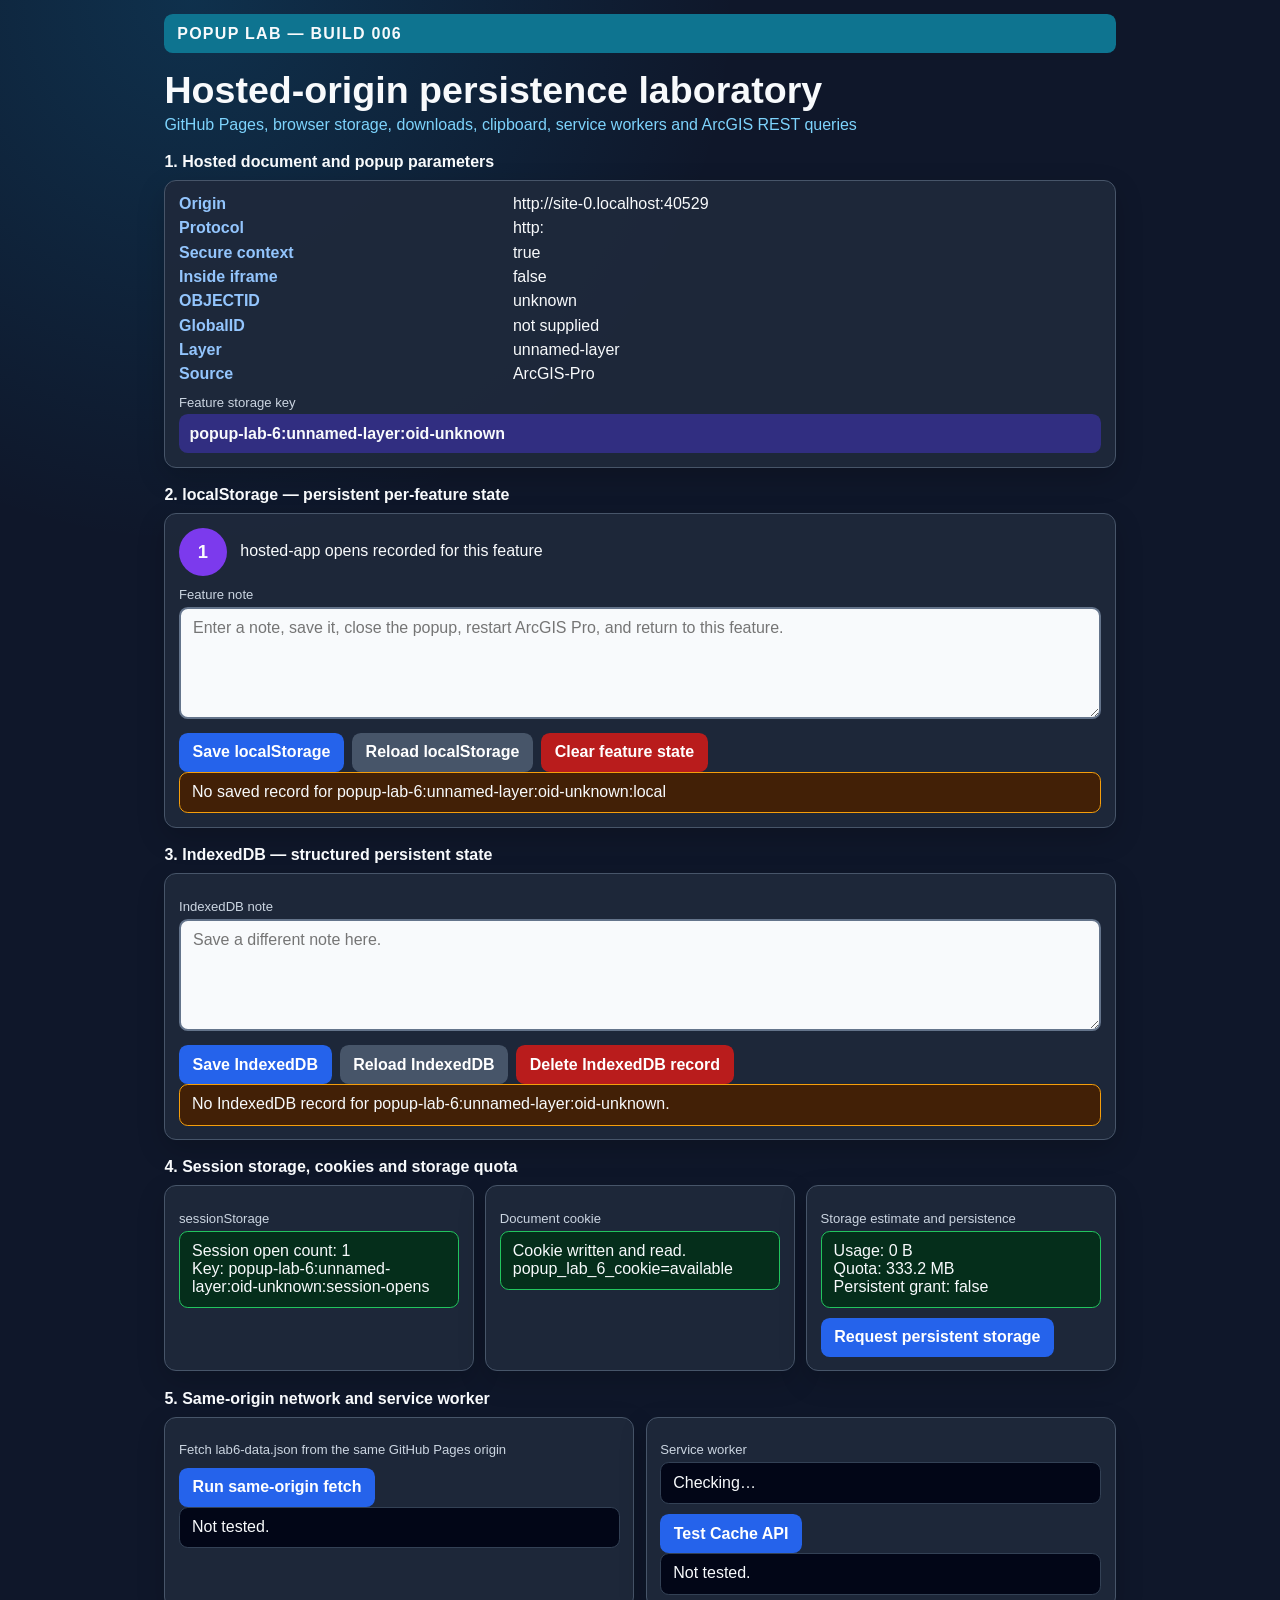
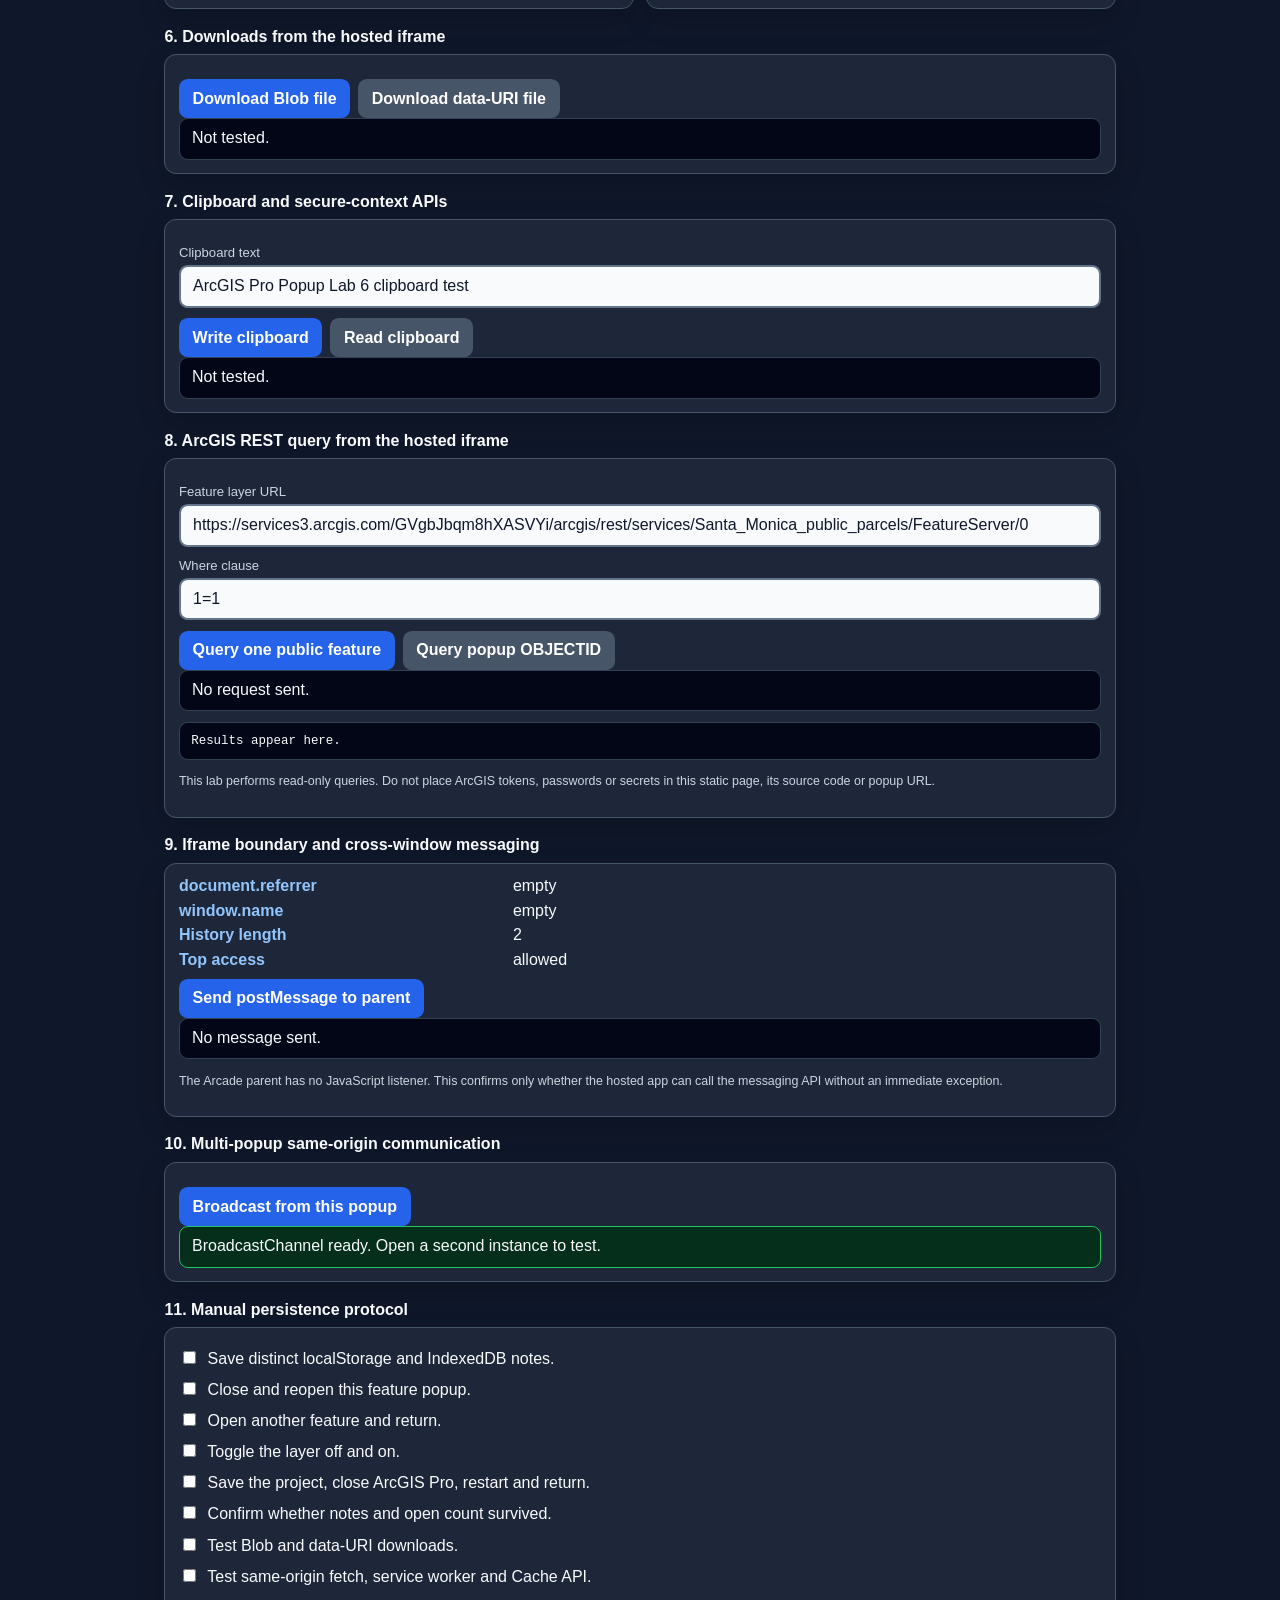
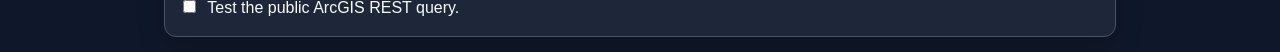
==== index.html @ 2c8b833a "Add files via upload" ====
<!doctype html>
<html lang="en">
<head>
  <meta charset="utf-8">
  <meta name="viewport" content="width=device-width, initial-scale=1">
  <meta name="color-scheme" content="dark light">
  <title>ArcGIS Pro Popup Lab 6</title>
  <style>
    :root {
      font-family: Arial, Helvetica, sans-serif;
      color: #f8fafc;
      background: #0f172a;
      font-synthesis: none;
    }

    * { box-sizing: border-box; }

    body {
      margin: 0;
      min-width: 280px;
      background:
        radial-gradient(circle at 15% 0%, rgba(14, 165, 233, .18), transparent 34rem),
        #0f172a;
    }

    button, input, textarea, select { font: inherit; }

    button {
      padding: .65rem .85rem;
      border: 0;
      border-radius: .55rem;
      background: #2563eb;
      color: #fff;
      font-weight: 700;
      cursor: pointer;
    }

    button:hover { filter: brightness(1.12); }
    button.secondary { background: #475569; }
    button.danger { background: #b91c1c; }

    input, textarea, select {
      width: 100%;
      padding: .65rem .75rem;
      border: 2px solid #64748b;
      border-radius: .55rem;
      background: #f8fafc;
      color: #0f172a;
    }

    textarea { min-height: 7rem; resize: vertical; }

    code, pre { font-family: Consolas, "Courier New", monospace; }

    .app {
      width: min(100%, 980px);
      margin: 0 auto;
      padding: .9rem;
    }

    .build {
      padding: .65rem .8rem;
      border-radius: .55rem;
      background: #0e7490;
      font-weight: 800;
      letter-spacing: .08em;
    }

    h1 { margin: 1rem 0 .25rem; font-size: clamp(1.65rem, 5vw, 2.35rem); }
    .subtitle { margin: 0 0 1.2rem; color: #7dd3fc; }

    .section { margin-top: 1.15rem; }
    .section > h2 { margin: 0 0 .55rem; font-size: 1rem; }

    .panel {
      padding: .85rem;
      border: 1px solid #475569;
      border-radius: .75rem;
      background: rgba(30, 41, 59, .94);
      box-shadow: 0 10px 28px rgba(0, 0, 0, .18);
    }

    .grid {
      display: grid;
      grid-template-columns: repeat(auto-fit, minmax(210px, 1fr));
      gap: .7rem;
    }

    .status {
      min-height: 2.6rem;
      padding: .65rem .75rem;
      border-radius: .55rem;
      background: #020617;
      border: 1px solid #334155;
      white-space: pre-wrap;
      overflow-wrap: anywhere;
    }

    .status.good { border-color: #22c55e; background: #052e1b; }
    .status.warn { border-color: #f59e0b; background: #422006; }
    .status.bad { border-color: #ef4444; background: #450a0a; }

    .label { margin: .7rem 0 .3rem; font-size: .82rem; color: #cbd5e1; }
    .actions { display: flex; flex-wrap: wrap; gap: .5rem; margin-top: .65rem; }

    .kv {
      display: grid;
      grid-template-columns: minmax(8rem, 35%) 1fr;
      gap: .4rem .7rem;
      margin: 0;
    }

    .kv dt { color: #93c5fd; font-weight: 700; }
    .kv dd { margin: 0; overflow-wrap: anywhere; }

    .feature-key {
      padding: .65rem;
      border-radius: .55rem;
      background: #312e81;
      overflow-wrap: anywhere;
      font-weight: 700;
    }

    .counter {
      display: inline-grid;
      place-items: center;
      min-width: 3rem;
      min-height: 3rem;
      margin-right: .55rem;
      border-radius: 999px;
      background: #7c3aed;
      font-size: 1.15rem;
      font-weight: 800;
      vertical-align: middle;
    }

    .result-json {
      max-height: 16rem;
      overflow: auto;
      margin: .65rem 0 0;
      padding: .7rem;
      border-radius: .55rem;
      background: #020617;
      border: 1px solid #334155;
      white-space: pre-wrap;
      overflow-wrap: anywhere;
      font-size: .78rem;
    }

    .checklist label {
      display: block;
      padding: .35rem 0;
    }

    .checklist input { width: auto; margin-right: .45rem; }

    .small { font-size: .78rem; color: #cbd5e1; line-height: 1.45; }
    .hidden { display: none !important; }

    @media (max-width: 500px) {
      .app { padding: .55rem; }
      .kv { grid-template-columns: 1fr; }
      .kv dd { padding-bottom: .35rem; }
      button { width: 100%; }
      .actions { display: grid; grid-template-columns: 1fr; }
    }
  </style>
</head>
<body>
  <main class="app">
    <div class="build">POPUP LAB — BUILD 006</div>
    <h1>Hosted-origin persistence laboratory</h1>
    <p class="subtitle">GitHub Pages, browser storage, downloads, clipboard, service workers and ArcGIS REST queries</p>

    <section class="section">
      <h2>1. Hosted document and popup parameters</h2>
      <div class="panel">
        <dl class="kv" id="environment"></dl>
        <div class="label">Feature storage key</div>
        <div class="feature-key" id="featureKey"></div>
      </div>
    </section>

    <section class="section">
      <h2>2. localStorage — persistent per-feature state</h2>
      <div class="panel">
        <div><span class="counter" id="openCount">0</span> hosted-app opens recorded for this feature</div>
        <div class="label" for="localNote">Feature note</div>
        <textarea id="localNote" placeholder="Enter a note, save it, close the popup, restart ArcGIS Pro, and return to this feature."></textarea>
        <div class="actions">
          <button id="saveLocal">Save localStorage</button>
          <button class="secondary" id="loadLocal">Reload localStorage</button>
          <button class="danger" id="clearLocal">Clear feature state</button>
        </div>
        <div class="status" id="localStatus">Not tested.</div>
      </div>
    </section>

    <section class="section">
      <h2>3. IndexedDB — structured persistent state</h2>
      <div class="panel">
        <div class="label" for="dbNote">IndexedDB note</div>
        <textarea id="dbNote" placeholder="Save a different note here."></textarea>
        <div class="actions">
          <button id="saveDb">Save IndexedDB</button>
          <button class="secondary" id="loadDb">Reload IndexedDB</button>
          <button class="danger" id="deleteDb">Delete IndexedDB record</button>
        </div>
        <div class="status" id="dbStatus">Opening database…</div>
      </div>
    </section>

    <section class="section">
      <h2>4. Session storage, cookies and storage quota</h2>
      <div class="grid">
        <div class="panel">
          <div class="label">sessionStorage</div>
          <div class="status" id="sessionStatus"></div>
        </div>
        <div class="panel">
          <div class="label">Document cookie</div>
          <div class="status" id="cookieStatus"></div>
        </div>
        <div class="panel">
          <div class="label">Storage estimate and persistence</div>
          <div class="status" id="quotaStatus">Checking…</div>
          <div class="actions">
            <button id="requestPersistence">Request persistent storage</button>
          </div>
        </div>
      </div>
    </section>

    <section class="section">
      <h2>5. Same-origin network and service worker</h2>
      <div class="grid">
        <div class="panel">
          <div class="label">Fetch lab6-data.json from the same GitHub Pages origin</div>
          <div class="actions">
            <button id="sameOriginFetch">Run same-origin fetch</button>
          </div>
          <div class="status" id="fetchStatus">Not tested.</div>
        </div>
        <div class="panel">
          <div class="label">Service worker</div>
          <div class="status" id="swStatus">Checking…</div>
          <div class="actions">
            <button id="cacheTest">Test Cache API</button>
          </div>
          <div class="status" id="cacheStatus">Not tested.</div>
        </div>
      </div>
    </section>

    <section class="section">
      <h2>6. Downloads from the hosted iframe</h2>
      <div class="panel">
        <div class="actions">
          <button id="blobDownload">Download Blob file</button>
          <button class="secondary" id="dataDownload">Download data-URI file</button>
        </div>
        <div class="status" id="downloadStatus">Not tested.</div>
      </div>
    </section>

    <section class="section">
      <h2>7. Clipboard and secure-context APIs</h2>
      <div class="panel">
        <div class="label" for="clipboardText">Clipboard text</div>
        <input id="clipboardText" value="ArcGIS Pro Popup Lab 6 clipboard test">
        <div class="actions">
          <button id="copyClipboard">Write clipboard</button>
          <button class="secondary" id="readClipboard">Read clipboard</button>
        </div>
        <div class="status" id="clipboardStatus">Not tested.</div>
      </div>
    </section>

    <section class="section">
      <h2>8. ArcGIS REST query from the hosted iframe</h2>
      <div class="panel">
        <div class="label" for="serviceUrl">Feature layer URL</div>
        <input id="serviceUrl" value="https://services3.arcgis.com/GVgbJbqm8hXASVYi/arcgis/rest/services/Santa_Monica_public_parcels/FeatureServer/0">
        <div class="label" for="whereClause">Where clause</div>
        <input id="whereClause" value="1=1">
        <div class="actions">
          <button id="queryService">Query one public feature</button>
          <button class="secondary" id="queryOid">Query popup OBJECTID</button>
        </div>
        <div class="status" id="arcgisStatus">No request sent.</div>
        <pre class="result-json" id="arcgisResult">Results appear here.</pre>
        <p class="small">This lab performs read-only queries. Do not place ArcGIS tokens, passwords or secrets in this static page, its source code or popup URL.</p>
      </div>
    </section>

    <section class="section">
      <h2>9. Iframe boundary and cross-window messaging</h2>
      <div class="panel">
        <dl class="kv" id="frameInfo"></dl>
        <div class="actions">
          <button id="postMessage">Send postMessage to parent</button>
        </div>
        <div class="status" id="messageStatus">No message sent.</div>
        <p class="small">The Arcade parent has no JavaScript listener. This confirms only whether the hosted app can call the messaging API without an immediate exception.</p>
      </div>
    </section>

    <section class="section">
      <h2>10. Multi-popup same-origin communication</h2>
      <div class="panel">
        <div class="actions">
          <button id="broadcast">Broadcast from this popup</button>
        </div>
        <div class="status" id="broadcastStatus">Open the hosted page in a second popup or browser tab, then broadcast.</div>
      </div>
    </section>

    <section class="section">
      <h2>11. Manual persistence protocol</h2>
      <div class="panel checklist">
        <label><input type="checkbox"> Save distinct localStorage and IndexedDB notes.</label>
        <label><input type="checkbox"> Close and reopen this feature popup.</label>
        <label><input type="checkbox"> Open another feature and return.</label>
        <label><input type="checkbox"> Toggle the layer off and on.</label>
        <label><input type="checkbox"> Save the project, close ArcGIS Pro, restart and return.</label>
        <label><input type="checkbox"> Confirm whether notes and open count survived.</label>
        <label><input type="checkbox"> Test Blob and data-URI downloads.</label>
        <label><input type="checkbox"> Test same-origin fetch, service worker and Cache API.</label>
        <label><input type="checkbox"> Test the public ArcGIS REST query.</label>
      </div>
    </section>
  </main>

  <script>
    "use strict";

    const $ = (id) => document.getElementById(id);
    const params = new URLSearchParams(location.search);

    const popup = Object.freeze({
      oid: params.get("oid") || "unknown",
      globalid: params.get("globalid") || "",
      layer: params.get("layer") || "unnamed-layer",
      source: params.get("source") || "ArcGIS-Pro",
      service: params.get("service") || ""
    });

    if (popup.service) $("serviceUrl").value = popup.service;

    const featureIdentity = popup.globalid || `oid-${popup.oid}`;
    const featureKey = `popup-lab-6:${popup.layer}:${featureIdentity}`;
    const localKey = `${featureKey}:local`;
    const openKey = `${featureKey}:open-count`;

    function setStatus(id, message, kind = "") {
      const node = $(id);
      node.textContent = message;
      node.className = `status${kind ? ` ${kind}` : ""}`;
    }

    function formatBytes(value) {
      if (!Number.isFinite(value)) return "unknown";
      const units = ["B", "KB", "MB", "GB"];
      let n = value;
      let unit = 0;
      while (n >= 1024 && unit < units.length - 1) {
        n /= 1024;
        unit += 1;
      }
      return `${n.toFixed(unit === 0 ? 0 : 1)} ${units[unit]}`;
    }

    function renderEnvironment() {
      const values = [
        ["Origin", location.origin],
        ["Protocol", location.protocol],
        ["Secure context", String(window.isSecureContext)],
        ["Inside iframe", String(window.parent !== window)],
        ["OBJECTID", popup.oid],
        ["GlobalID", popup.globalid || "not supplied"],
        ["Layer", popup.layer],
        ["Source", popup.source]
      ];
      $("environment").innerHTML = values
        .map(([key, value]) => `<dt>${escapeHtml(key)}</dt><dd>${escapeHtml(value)}</dd>`)
        .join("");
      $("featureKey").textContent = featureKey;

      const frameValues = [
        ["document.referrer", document.referrer || "empty"],
        ["window.name", window.name || "empty"],
        ["History length", String(history.length)],
        ["Top access", canAccessTop()]
      ];
      $("frameInfo").innerHTML = frameValues
        .map(([key, value]) => `<dt>${escapeHtml(key)}</dt><dd>${escapeHtml(value)}</dd>`)
        .join("");
    }

    function escapeHtml(value) {
      return String(value)
        .replaceAll("&", "&amp;")
        .replaceAll("<", "&lt;")
        .replaceAll(">", "&gt;")
        .replaceAll('"', "&quot;")
        .replaceAll("'", "&#39;");
    }

    function canAccessTop() {
      try {
        void window.top.location.href;
        return "allowed";
      } catch (error) {
        return `blocked: ${error.name}`;
      }
    }

    function initialiseLocalStorage() {
      try {
        const nextCount = Number(localStorage.getItem(openKey) || 0) + 1;
        localStorage.setItem(openKey, String(nextCount));
        $("openCount").textContent = String(nextCount);
        loadLocal();
      } catch (error) {
        setStatus("localStatus", `localStorage blocked: ${error.name}: ${error.message}`, "bad");
      }
    }

    function saveLocal() {
      try {
        const record = {
          note: $("localNote").value,
          savedAt: new Date().toISOString(),
          featureKey
        };
        localStorage.setItem(localKey, JSON.stringify(record));
        setStatus("localStatus", `Saved ${record.savedAt}\n${localKey}`, "good");
      } catch (error) {
        setStatus("localStatus", `Save failed: ${error.name}: ${error.message}`, "bad");
      }
    }

    function loadLocal() {
      try {
        const raw = localStorage.getItem(localKey);
        if (!raw) {
          setStatus("localStatus", `No saved record for ${localKey}`, "warn");
          return;
        }
        const record = JSON.parse(raw);
        $("localNote").value = record.note || "";
        setStatus("localStatus", `Loaded saved record from ${record.savedAt || "unknown time"}.`, "good");
      } catch (error) {
        setStatus("localStatus", `Load failed: ${error.name}: ${error.message}`, "bad");
      }
    }

    function clearLocal() {
      try {
        localStorage.removeItem(localKey);
        localStorage.removeItem(openKey);
        $("localNote").value = "";
        $("openCount").textContent = "0";
        setStatus("localStatus", "Feature-specific localStorage cleared.", "good");
      } catch (error) {
        setStatus("localStatus", `Clear failed: ${error.name}: ${error.message}`, "bad");
      }
    }

    let databasePromise;

    function openDatabase() {
      if (!databasePromise) {
        databasePromise = new Promise((resolve, reject) => {
          const request = indexedDB.open("arcgis-popup-lab-6", 1);
          request.onupgradeneeded = () => {
            const db = request.result;
            if (!db.objectStoreNames.contains("featureNotes")) {
              db.createObjectStore("featureNotes", { keyPath: "key" });
            }
          };
          request.onsuccess = () => resolve(request.result);
          request.onerror = () => reject(request.error || new Error("IndexedDB open failed"));
          request.onblocked = () => reject(new Error("IndexedDB upgrade blocked"));
        });
      }
      return databasePromise;
    }

    async function saveDb() {
      try {
        const db = await openDatabase();
        const record = {
          key: featureKey,
          note: $("dbNote").value,
          savedAt: new Date().toISOString(),
          oid: popup.oid,
          globalid: popup.globalid,
          layer: popup.layer
        };
        await new Promise((resolve, reject) => {
          const tx = db.transaction("featureNotes", "readwrite");
          tx.objectStore("featureNotes").put(record);
          tx.oncomplete = () => resolve();
          tx.onerror = () => reject(tx.error || new Error("IndexedDB transaction failed"));
          tx.onabort = () => reject(tx.error || new Error("IndexedDB transaction aborted"));
        });
        setStatus("dbStatus", `Saved IndexedDB record ${record.savedAt}.`, "good");
      } catch (error) {
        setStatus("dbStatus", `IndexedDB save failed: ${error.name}: ${error.message}`, "bad");
      }
    }

    async function loadDb() {
      try {
        const db = await openDatabase();
        const record = await new Promise((resolve, reject) => {
          const tx = db.transaction("featureNotes", "readonly");
          const request = tx.objectStore("featureNotes").get(featureKey);
          request.onsuccess = () => resolve(request.result || null);
          request.onerror = () => reject(request.error || new Error("IndexedDB read failed"));
        });
        if (!record) {
          setStatus("dbStatus", `No IndexedDB record for ${featureKey}.`, "warn");
          return;
        }
        $("dbNote").value = record.note || "";
        setStatus("dbStatus", `Loaded IndexedDB record saved ${record.savedAt}.`, "good");
      } catch (error) {
        setStatus("dbStatus", `IndexedDB load failed: ${error.name}: ${error.message}`, "bad");
      }
    }

    async function deleteDb() {
      try {
        const db = await openDatabase();
        await new Promise((resolve, reject) => {
          const tx = db.transaction("featureNotes", "readwrite");
          tx.objectStore("featureNotes").delete(featureKey);
          tx.oncomplete = () => resolve();
          tx.onerror = () => reject(tx.error || new Error("IndexedDB delete failed"));
        });
        $("dbNote").value = "";
        setStatus("dbStatus", "IndexedDB record deleted.", "good");
      } catch (error) {
        setStatus("dbStatus", `IndexedDB delete failed: ${error.name}: ${error.message}`, "bad");
      }
    }

    function initialiseSessionStorage() {
      try {
        const key = `${featureKey}:session-opens`;
        const count = Number(sessionStorage.getItem(key) || 0) + 1;
        sessionStorage.setItem(key, String(count));
        setStatus("sessionStatus", `Session open count: ${count}\nKey: ${key}`, "good");
      } catch (error) {
        setStatus("sessionStatus", `sessionStorage blocked: ${error.name}: ${error.message}`, "bad");
      }
    }

    function initialiseCookie() {
      try {
        const cookieName = "popup_lab_6_cookie";
        document.cookie = `${cookieName}=available; path=/; max-age=86400; SameSite=Lax; Secure`;
        const found = document.cookie.split("; ").some((entry) => entry.startsWith(`${cookieName}=`));
        setStatus(
          "cookieStatus",
          found ? `Cookie written and read.\n${document.cookie}` : "Cookie was not visible after writing.",
          found ? "good" : "warn"
        );
      } catch (error) {
        setStatus("cookieStatus", `Cookie test failed: ${error.name}: ${error.message}`, "bad");
      }
    }

    async function updateQuota() {
      try {
        if (!navigator.storage?.estimate) {
          setStatus("quotaStatus", "navigator.storage.estimate is unavailable.", "warn");
          return;
        }
        const estimate = await navigator.storage.estimate();
        const persisted = navigator.storage.persisted ? await navigator.storage.persisted() : false;
        setStatus(
          "quotaStatus",
          `Usage: ${formatBytes(estimate.usage)}\nQuota: ${formatBytes(estimate.quota)}\nPersistent grant: ${persisted}`,
          "good"
        );
      } catch (error) {
        setStatus("quotaStatus", `Storage estimate failed: ${error.name}: ${error.message}`, "bad");
      }
    }

    async function requestPersistence() {
      try {
        if (!navigator.storage?.persist) {
          setStatus("quotaStatus", "navigator.storage.persist is unavailable.", "warn");
          return;
        }
        const granted = await navigator.storage.persist();
        await updateQuota();
        setStatus("quotaStatus", `${$("quotaStatus").textContent}\nPersistence request result: ${granted}`, granted ? "good" : "warn");
      } catch (error) {
        setStatus("quotaStatus", `Persistence request failed: ${error.name}: ${error.message}`, "bad");
      }
    }

    async function sameOriginFetch() {
      try {
        const response = await fetch(`lab6-data.json?cacheBust=${Date.now()}`, { cache: "no-store" });
        if (!response.ok) throw new Error(`HTTP ${response.status}`);
        const json = await response.json();
        setStatus("fetchStatus", `Same-origin fetch succeeded.\n${JSON.stringify(json)}`, "good");
      } catch (error) {
        setStatus("fetchStatus", `Same-origin fetch failed: ${error.name}: ${error.message}`, "bad");
      }
    }

    async function initialiseServiceWorker() {
      if (!("serviceWorker" in navigator)) {
        setStatus("swStatus", "Service workers are unavailable.", "warn");
        return;
      }
      try {
        const registration = await navigator.serviceWorker.register("sw.js");
        await navigator.serviceWorker.ready;
        setStatus("swStatus", `Registered. Scope: ${registration.scope}`, "good");
      } catch (error) {
        setStatus("swStatus", `Registration failed: ${error.name}: ${error.message}`, "bad");
      }
    }

    async function cacheTest() {
      if (!("caches" in window)) {
        setStatus("cacheStatus", "Cache API unavailable.", "warn");
        return;
      }
      try {
        const cache = await caches.open("popup-lab-6-manual");
        await cache.add("lab6-data.json");
        const response = await cache.match("lab6-data.json");
        const json = response ? await response.json() : null;
        setStatus("cacheStatus", `Cache write/read succeeded.\n${JSON.stringify(json)}`, "good");
      } catch (error) {
        setStatus("cacheStatus", `Cache test failed: ${error.name}: ${error.message}`, "bad");
      }
    }

    function triggerDownload(href, filename) {
      const anchor = document.createElement("a");
      anchor.href = href;
      anchor.download = filename;
      anchor.rel = "noopener";
      document.body.appendChild(anchor);
      anchor.click();
      anchor.remove();
    }

    function blobDownload() {
      try {
        const content = [
          "ArcGIS Pro Popup Lab 6",
          `Feature key: ${featureKey}`,
          `Generated: ${new Date().toISOString()}`
        ].join("\n");
        const url = URL.createObjectURL(new Blob([content], { type: "text/plain;charset=utf-8" }));
        triggerDownload(url, `popup-lab-6-${popup.oid}.txt`);
        setTimeout(() => URL.revokeObjectURL(url), 2000);
        setStatus("downloadStatus", "Blob download was triggered.", "good");
      } catch (error) {
        setStatus("downloadStatus", `Blob download failed: ${error.name}: ${error.message}`, "bad");
      }
    }

    function dataDownload() {
      try {
        const content = encodeURIComponent(`Popup Lab 6 data URI\nFeature key: ${featureKey}`);
        triggerDownload(`data:text/plain;charset=utf-8,${content}`, `popup-lab-6-data-${popup.oid}.txt`);
        setStatus("downloadStatus", "Data-URI download was triggered.", "good");
      } catch (error) {
        setStatus("downloadStatus", `Data-URI download failed: ${error.name}: ${error.message}`, "bad");
      }
    }

    async function copyClipboard() {
      try {
        if (!navigator.clipboard?.writeText) throw new Error("Clipboard write API unavailable");
        await navigator.clipboard.writeText($("clipboardText").value);
        setStatus("clipboardStatus", "Clipboard write succeeded.", "good");
      } catch (error) {
        setStatus("clipboardStatus", `Clipboard write failed: ${error.name}: ${error.message}`, "bad");
      }
    }

    async function readClipboard() {
      try {
        if (!navigator.clipboard?.readText) throw new Error("Clipboard read API unavailable");
        const text = await navigator.clipboard.readText();
        $("clipboardText").value = text;
        setStatus("clipboardStatus", `Clipboard read succeeded: ${text}`, "good");
      } catch (error) {
        setStatus("clipboardStatus", `Clipboard read failed: ${error.name}: ${error.message}`, "bad");
      }
    }

    function normaliseLayerUrl(value) {
      return value.trim().replace(/\/+$/, "");
    }

    async function queryArcgis(usePopupOid) {
      const baseUrl = normaliseLayerUrl($("serviceUrl").value);
      if (!/^https:\/\//i.test(baseUrl)) {
        setStatus("arcgisStatus", "Use an absolute HTTPS feature-layer URL.", "bad");
        return;
      }

      const where = usePopupOid && popup.oid !== "unknown"
        ? `OBJECTID=${Number(popup.oid)}`
        : $("whereClause").value.trim() || "1=1";

      const query = new URLSearchParams({
        f: "json",
        where,
        outFields: "*",
        returnGeometry: "false",
        resultRecordCount: "1"
      });

      const url = `${baseUrl}/query?${query.toString()}`;
      setStatus("arcgisStatus", `Requesting ${url}`, "");
      $("arcgisResult").textContent = "Loading…";

      try {
        const response = await fetch(url, { method: "GET", mode: "cors", credentials: "omit" });
        const text = await response.text();
        let payload;
        try {
          payload = JSON.parse(text);
        } catch {
          payload = { rawText: text };
        }
        if (!response.ok || payload.error) {
          throw new Error(`HTTP ${response.status}: ${JSON.stringify(payload.error || payload)}`);
        }
        setStatus("arcgisStatus", `ArcGIS REST query succeeded. HTTP ${response.status}.`, "good");
        $("arcgisResult").textContent = JSON.stringify(payload, null, 2);
      } catch (error) {
        setStatus("arcgisStatus", `ArcGIS REST query failed: ${error.name}: ${error.message}`, "bad");
        $("arcgisResult").textContent = "The failure may be service permissions, CORS, network filtering, an invalid layer URL, or an OBJECTID field mismatch.";
      }
    }

    function postMessageToParent() {
      try {
        window.parent.postMessage(
          {
            type: "arcgis-popup-lab-6",
            action: "test-message",
            featureKey,
            sentAt: new Date().toISOString()
          },
          "*"
        );
        setStatus("messageStatus", "postMessage call completed. No parent acknowledgement is expected.", "good");
      } catch (error) {
        setStatus("messageStatus", `postMessage failed: ${error.name}: ${error.message}`, "bad");
      }
    }

    let channel = null;

    function initialiseBroadcastChannel() {
      if (!("BroadcastChannel" in window)) {
        setStatus("broadcastStatus", "BroadcastChannel is unavailable.", "warn");
        return;
      }
      channel = new BroadcastChannel("arcgis-popup-lab-6");
      channel.onmessage = (event) => {
        setStatus("broadcastStatus", `Received broadcast:\n${JSON.stringify(event.data)}`, "good");
      };
      setStatus("broadcastStatus", "BroadcastChannel ready. Open a second instance to test.", "good");
    }

    function broadcast() {
      if (!channel) {
        setStatus("broadcastStatus", "BroadcastChannel is unavailable or not initialised.", "warn");
        return;
      }
      const message = { featureKey, sentAt: new Date().toISOString() };
      channel.postMessage(message);
      setStatus("broadcastStatus", `Broadcast sent:\n${JSON.stringify(message)}`, "good");
    }

    function bindEvents() {
      $("saveLocal").addEventListener("click", saveLocal);
      $("loadLocal").addEventListener("click", loadLocal);
      $("clearLocal").addEventListener("click", clearLocal);
      $("saveDb").addEventListener("click", saveDb);
      $("loadDb").addEventListener("click", loadDb);
      $("deleteDb").addEventListener("click", deleteDb);
      $("requestPersistence").addEventListener("click", requestPersistence);
      $("sameOriginFetch").addEventListener("click", sameOriginFetch);
      $("cacheTest").addEventListener("click", cacheTest);
      $("blobDownload").addEventListener("click", blobDownload);
      $("dataDownload").addEventListener("click", dataDownload);
      $("copyClipboard").addEventListener("click", copyClipboard);
      $("readClipboard").addEventListener("click", readClipboard);
      $("queryService").addEventListener("click", () => queryArcgis(false));
      $("queryOid").addEventListener("click", () => queryArcgis(true));
      $("postMessage").addEventListener("click", postMessageToParent);
      $("broadcast").addEventListener("click", broadcast);
    }

    async function initialise() {
      bindEvents();
      renderEnvironment();
      initialiseLocalStorage();
      initialiseSessionStorage();
      initialiseCookie();
      initialiseBroadcastChannel();
      await Promise.allSettled([
        loadDb(),
        updateQuota(),
        initialiseServiceWorker()
      ]);
      window.parent.postMessage(
        { type: "arcgis-popup-lab-6", action: "ready", featureKey },
        "*"
      );
    }

    initialise();
  </script>
</body>
</html>
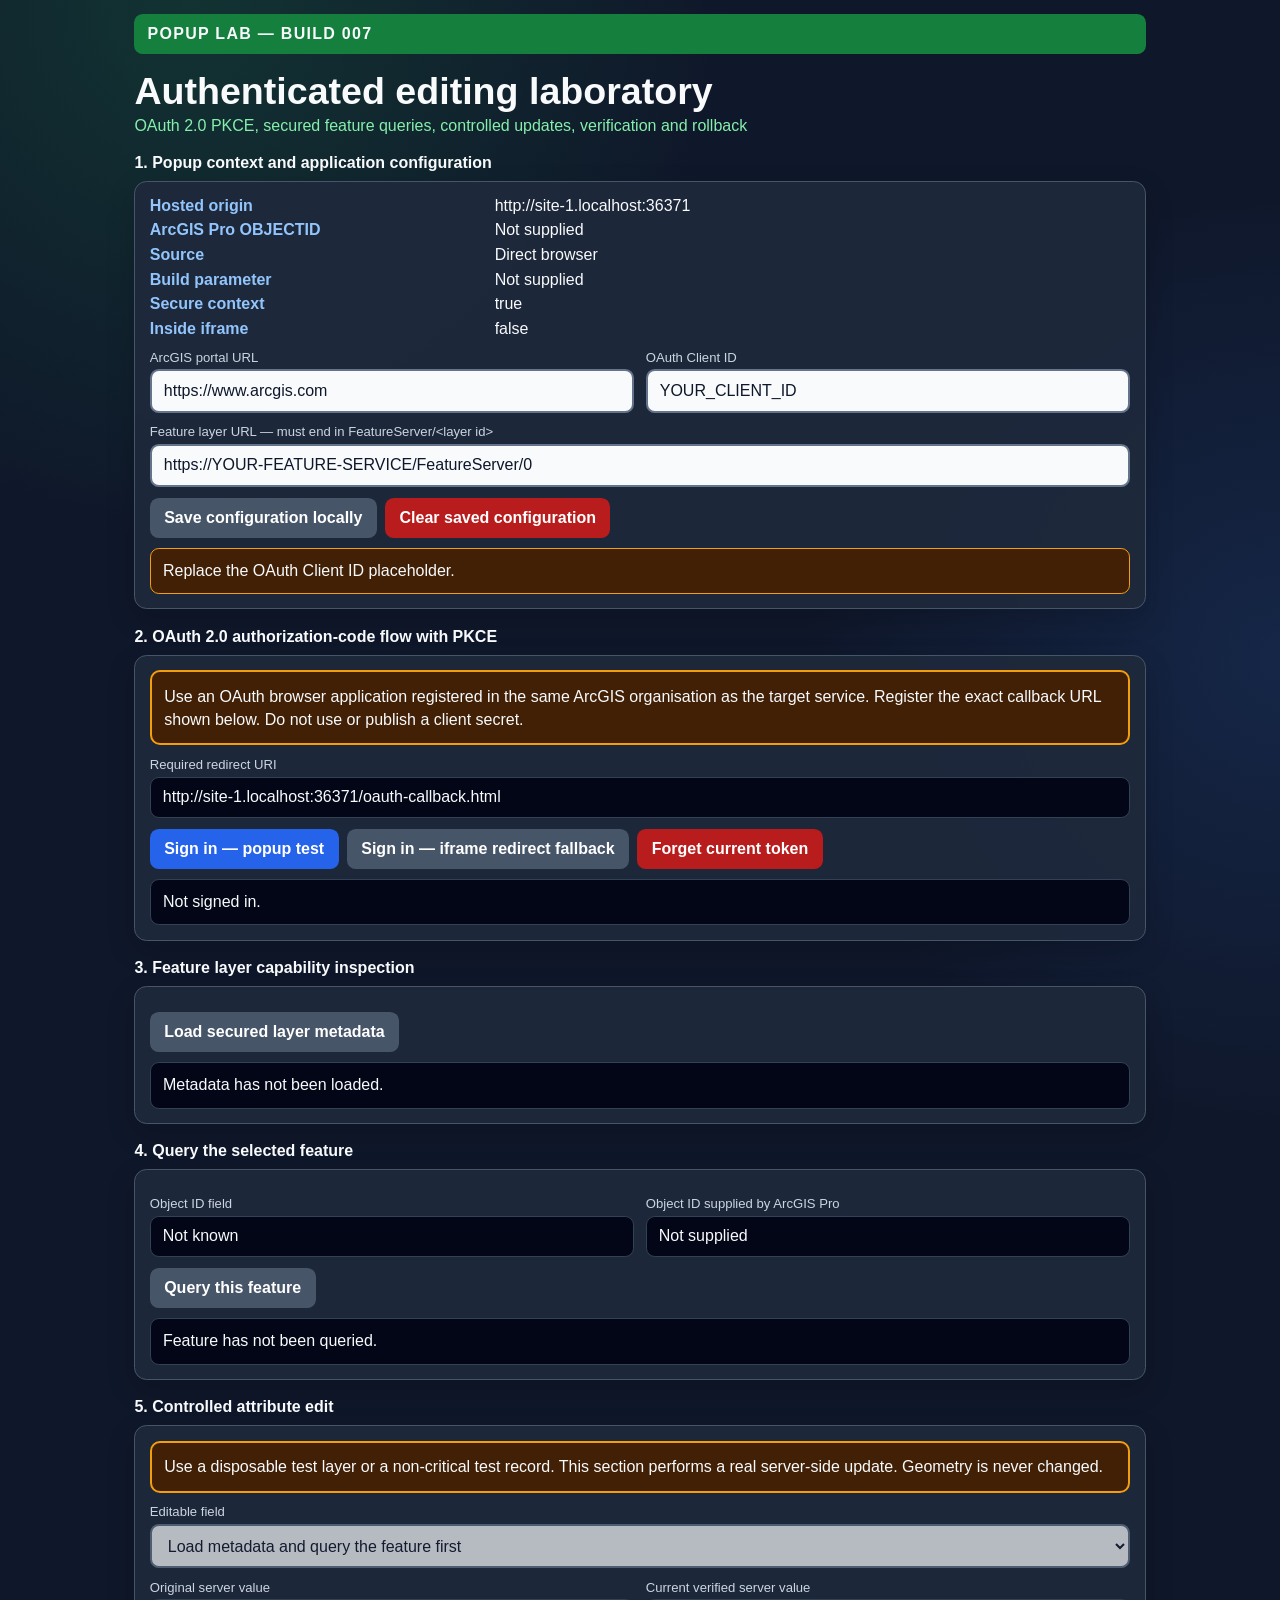
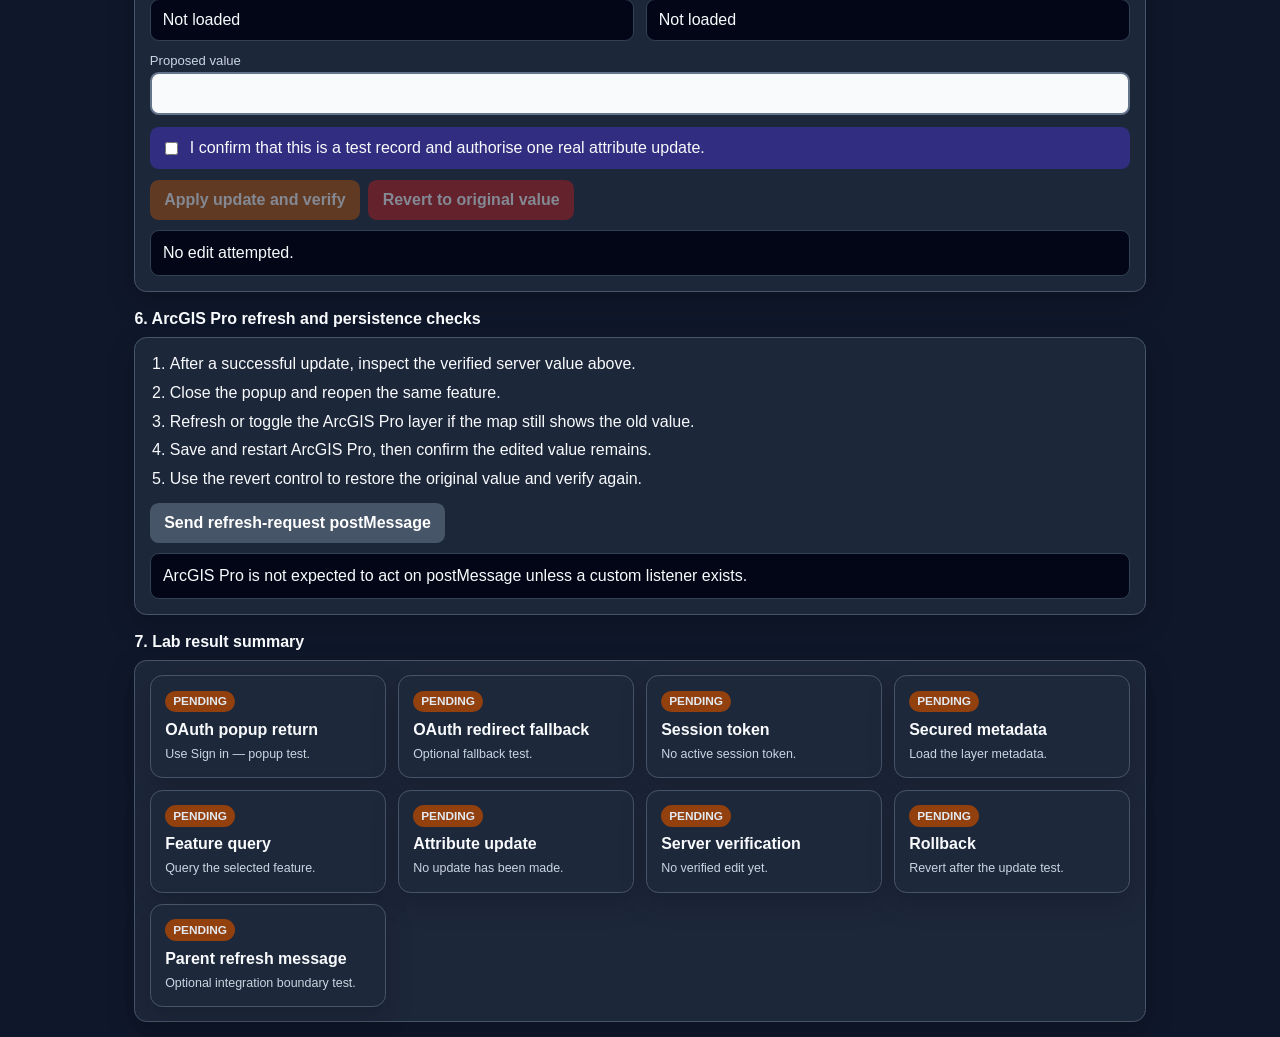
==== commit 7f2e3e0a: "Add files via upload" ====
--- a/index.html
+++ b/index.html
@@ -4,832 +4,159 @@
   <meta charset="utf-8">
   <meta name="viewport" content="width=device-width, initial-scale=1">
   <meta name="color-scheme" content="dark light">
-  <title>ArcGIS Pro Popup Lab 6</title>
-  <style>
-    :root {
-      font-family: Arial, Helvetica, sans-serif;
-      color: #f8fafc;
-      background: #0f172a;
-      font-synthesis: none;
-    }
-
-    * { box-sizing: border-box; }
-
-    body {
-      margin: 0;
-      min-width: 280px;
-      background:
-        radial-gradient(circle at 15% 0%, rgba(14, 165, 233, .18), transparent 34rem),
-        #0f172a;
-    }
-
-    button, input, textarea, select { font: inherit; }
-
-    button {
-      padding: .65rem .85rem;
-      border: 0;
-      border-radius: .55rem;
-      background: #2563eb;
-      color: #fff;
-      font-weight: 700;
-      cursor: pointer;
-    }
-
-    button:hover { filter: brightness(1.12); }
-    button.secondary { background: #475569; }
-    button.danger { background: #b91c1c; }
-
-    input, textarea, select {
-      width: 100%;
-      padding: .65rem .75rem;
-      border: 2px solid #64748b;
-      border-radius: .55rem;
-      background: #f8fafc;
-      color: #0f172a;
-    }
-
-    textarea { min-height: 7rem; resize: vertical; }
-
-    code, pre { font-family: Consolas, "Courier New", monospace; }
-
-    .app {
-      width: min(100%, 980px);
-      margin: 0 auto;
-      padding: .9rem;
-    }
-
-    .build {
-      padding: .65rem .8rem;
-      border-radius: .55rem;
-      background: #0e7490;
-      font-weight: 800;
-      letter-spacing: .08em;
-    }
-
-    h1 { margin: 1rem 0 .25rem; font-size: clamp(1.65rem, 5vw, 2.35rem); }
-    .subtitle { margin: 0 0 1.2rem; color: #7dd3fc; }
-
-    .section { margin-top: 1.15rem; }
-    .section > h2 { margin: 0 0 .55rem; font-size: 1rem; }
-
-    .panel {
-      padding: .85rem;
-      border: 1px solid #475569;
-      border-radius: .75rem;
-      background: rgba(30, 41, 59, .94);
-      box-shadow: 0 10px 28px rgba(0, 0, 0, .18);
-    }
-
-    .grid {
-      display: grid;
-      grid-template-columns: repeat(auto-fit, minmax(210px, 1fr));
-      gap: .7rem;
-    }
-
-    .status {
-      min-height: 2.6rem;
-      padding: .65rem .75rem;
-      border-radius: .55rem;
-      background: #020617;
-      border: 1px solid #334155;
-      white-space: pre-wrap;
-      overflow-wrap: anywhere;
-    }
-
-    .status.good { border-color: #22c55e; background: #052e1b; }
-    .status.warn { border-color: #f59e0b; background: #422006; }
-    .status.bad { border-color: #ef4444; background: #450a0a; }
-
-    .label { margin: .7rem 0 .3rem; font-size: .82rem; color: #cbd5e1; }
-    .actions { display: flex; flex-wrap: wrap; gap: .5rem; margin-top: .65rem; }
-
-    .kv {
-      display: grid;
-      grid-template-columns: minmax(8rem, 35%) 1fr;
-      gap: .4rem .7rem;
-      margin: 0;
-    }
-
-    .kv dt { color: #93c5fd; font-weight: 700; }
-    .kv dd { margin: 0; overflow-wrap: anywhere; }
-
-    .feature-key {
-      padding: .65rem;
-      border-radius: .55rem;
-      background: #312e81;
-      overflow-wrap: anywhere;
-      font-weight: 700;
-    }
-
-    .counter {
-      display: inline-grid;
-      place-items: center;
-      min-width: 3rem;
-      min-height: 3rem;
-      margin-right: .55rem;
-      border-radius: 999px;
-      background: #7c3aed;
-      font-size: 1.15rem;
-      font-weight: 800;
-      vertical-align: middle;
-    }
-
-    .result-json {
-      max-height: 16rem;
-      overflow: auto;
-      margin: .65rem 0 0;
-      padding: .7rem;
-      border-radius: .55rem;
-      background: #020617;
-      border: 1px solid #334155;
-      white-space: pre-wrap;
-      overflow-wrap: anywhere;
-      font-size: .78rem;
-    }
-
-    .checklist label {
-      display: block;
-      padding: .35rem 0;
-    }
-
-    .checklist input { width: auto; margin-right: .45rem; }
-
-    .small { font-size: .78rem; color: #cbd5e1; line-height: 1.45; }
-    .hidden { display: none !important; }
-
-    @media (max-width: 500px) {
-      .app { padding: .55rem; }
-      .kv { grid-template-columns: 1fr; }
-      .kv dd { padding-bottom: .35rem; }
-      button { width: 100%; }
-      .actions { display: grid; grid-template-columns: 1fr; }
-    }
-  </style>
+  <title>ArcGIS Pro Popup Lab 7</title>
+  <link rel="stylesheet" href="styles.css">
 </head>
 <body>
   <main class="app">
-    <div class="build">POPUP LAB — BUILD 006</div>
-    <h1>Hosted-origin persistence laboratory</h1>
-    <p class="subtitle">GitHub Pages, browser storage, downloads, clipboard, service workers and ArcGIS REST queries</p>
+    <div class="build">POPUP LAB — BUILD 007</div>
+    <h1>Authenticated editing laboratory</h1>
+    <p class="subtitle">OAuth 2.0 PKCE, secured feature queries, controlled updates, verification and rollback</p>
 
     <section class="section">
-      <h2>1. Hosted document and popup parameters</h2>
+      <h2>1. Popup context and application configuration</h2>
       <div class="panel">
         <dl class="kv" id="environment"></dl>
-        <div class="label">Feature storage key</div>
-        <div class="feature-key" id="featureKey"></div>
+        <div class="grid">
+          <div>
+            <div class="label">ArcGIS portal URL</div>
+            <input id="portalUrl" type="url" autocomplete="off" spellcheck="false">
+          </div>
+          <div>
+            <div class="label">OAuth Client ID</div>
+            <input id="clientId" type="text" autocomplete="off" spellcheck="false">
+          </div>
+        </div>
+        <div class="label">Feature layer URL — must end in FeatureServer/&lt;layer id&gt;</div>
+        <input id="serviceUrl" type="url" autocomplete="off" spellcheck="false">
+        <div class="actions">
+          <button id="saveConfig" class="secondary">Save configuration locally</button>
+          <button id="clearConfig" class="danger">Clear saved configuration</button>
+        </div>
+        <div class="status" id="configStatus">Configuration has not been checked.</div>
       </div>
     </section>
 
     <section class="section">
-      <h2>2. localStorage — persistent per-feature state</h2>
+      <h2>2. OAuth 2.0 authorization-code flow with PKCE</h2>
       <div class="panel">
-        <div><span class="counter" id="openCount">0</span> hosted-app opens recorded for this feature</div>
-        <div class="label" for="localNote">Feature note</div>
-        <textarea id="localNote" placeholder="Enter a note, save it, close the popup, restart ArcGIS Pro, and return to this feature."></textarea>
+        <div class="warning">
+          Use an OAuth browser application registered in the same ArcGIS organisation as the target service. Register the exact callback URL shown below. Do not use or publish a client secret.
+        </div>
+        <div class="label">Required redirect URI</div>
+        <div class="field-value" id="redirectUri"></div>
         <div class="actions">
-          <button id="saveLocal">Save localStorage</button>
-          <button class="secondary" id="loadLocal">Reload localStorage</button>
-          <button class="danger" id="clearLocal">Clear feature state</button>
+          <button id="signInPopup">Sign in — popup test</button>
+          <button id="signInRedirect" class="secondary">Sign in — iframe redirect fallback</button>
+          <button id="signOut" class="danger">Forget current token</button>
         </div>
-        <div class="status" id="localStatus">Not tested.</div>
-      </div>
-    </section>
-
-    <section class="section">
-      <h2>3. IndexedDB — structured persistent state</h2>
-      <div class="panel">
-        <div class="label" for="dbNote">IndexedDB note</div>
-        <textarea id="dbNote" placeholder="Save a different note here."></textarea>
-        <div class="actions">
-          <button id="saveDb">Save IndexedDB</button>
-          <button class="secondary" id="loadDb">Reload IndexedDB</button>
-          <button class="danger" id="deleteDb">Delete IndexedDB record</button>
-        </div>
-        <div class="status" id="dbStatus">Opening database…</div>
-      </div>
-    </section>
-
-    <section class="section">
-      <h2>4. Session storage, cookies and storage quota</h2>
-      <div class="grid">
-        <div class="panel">
-          <div class="label">sessionStorage</div>
-          <div class="status" id="sessionStatus"></div>
-        </div>
-        <div class="panel">
-          <div class="label">Document cookie</div>
-          <div class="status" id="cookieStatus"></div>
-        </div>
-        <div class="panel">
-          <div class="label">Storage estimate and persistence</div>
-          <div class="status" id="quotaStatus">Checking…</div>
-          <div class="actions">
-            <button id="requestPersistence">Request persistent storage</button>
-          </div>
+        <div class="status" id="authStatus">Not signed in.</div>
+        <div id="identityPanel" class="hidden">
+          <div class="label">Authenticated identity</div>
+          <dl class="kv" id="identityDetails"></dl>
         </div>
       </div>
     </section>
 
     <section class="section">
-      <h2>5. Same-origin network and service worker</h2>
-      <div class="grid">
-        <div class="panel">
-          <div class="label">Fetch lab6-data.json from the same GitHub Pages origin</div>
-          <div class="actions">
-            <button id="sameOriginFetch">Run same-origin fetch</button>
-          </div>
-          <div class="status" id="fetchStatus">Not tested.</div>
+      <h2>3. Feature layer capability inspection</h2>
+      <div class="panel">
+        <div class="actions">
+          <button id="loadMetadata" class="secondary">Load secured layer metadata</button>
         </div>
-        <div class="panel">
-          <div class="label">Service worker</div>
-          <div class="status" id="swStatus">Checking…</div>
-          <div class="actions">
-            <button id="cacheTest">Test Cache API</button>
-          </div>
-          <div class="status" id="cacheStatus">Not tested.</div>
-        </div>
+        <div class="status" id="metadataStatus">Metadata has not been loaded.</div>
+        <dl class="kv hidden" id="metadataDetails"></dl>
       </div>
     </section>
 
     <section class="section">
-      <h2>6. Downloads from the hosted iframe</h2>
+      <h2>4. Query the selected feature</h2>
       <div class="panel">
+        <div class="grid">
+          <div>
+            <div class="label">Object ID field</div>
+            <div class="field-value" id="oidField">Not known</div>
+          </div>
+          <div>
+            <div class="label">Object ID supplied by ArcGIS Pro</div>
+            <div class="field-value" id="oidValue">Not supplied</div>
+          </div>
+        </div>
         <div class="actions">
-          <button id="blobDownload">Download Blob file</button>
-          <button class="secondary" id="dataDownload">Download data-URI file</button>
+          <button id="queryFeature" class="secondary">Query this feature</button>
         </div>
-        <div class="status" id="downloadStatus">Not tested.</div>
+        <div class="status" id="queryStatus">Feature has not been queried.</div>
+        <pre class="result-json hidden" id="featureJson"></pre>
       </div>
     </section>
 
     <section class="section">
-      <h2>7. Clipboard and secure-context APIs</h2>
+      <h2>5. Controlled attribute edit</h2>
       <div class="panel">
-        <div class="label" for="clipboardText">Clipboard text</div>
-        <input id="clipboardText" value="ArcGIS Pro Popup Lab 6 clipboard test">
+        <div class="warning">
+          Use a disposable test layer or a non-critical test record. This section performs a real server-side update. Geometry is never changed.
+        </div>
+        <div class="label">Editable field</div>
+        <select id="editField" disabled>
+          <option value="">Load metadata and query the feature first</option>
+        </select>
+
+        <div class="grid">
+          <div>
+            <div class="label">Original server value</div>
+            <div class="field-value" id="originalValue">Not loaded</div>
+          </div>
+          <div>
+            <div class="label">Current verified server value</div>
+            <div class="field-value" id="verifiedValue">Not loaded</div>
+          </div>
+        </div>
+
+        <div id="valueEditorHost">
+          <div class="label">Proposed value</div>
+          <input id="editValue" type="text" disabled>
+        </div>
+
+        <div class="confirm-row">
+          <input id="confirmEdit" type="checkbox">
+          <label for="confirmEdit">I confirm that this is a test record and authorise one real attribute update.</label>
+        </div>
+
         <div class="actions">
-          <button id="copyClipboard">Write clipboard</button>
-          <button class="secondary" id="readClipboard">Read clipboard</button>
+          <button id="applyUpdate" class="warn" disabled>Apply update and verify</button>
+          <button id="revertUpdate" class="danger" disabled>Revert to original value</button>
         </div>
-        <div class="status" id="clipboardStatus">Not tested.</div>
+        <div class="status" id="editStatus">No edit attempted.</div>
+        <pre class="result-json hidden" id="editJson"></pre>
       </div>
     </section>
 
     <section class="section">
-      <h2>8. ArcGIS REST query from the hosted iframe</h2>
+      <h2>6. ArcGIS Pro refresh and persistence checks</h2>
       <div class="panel">
-        <div class="label" for="serviceUrl">Feature layer URL</div>
-        <input id="serviceUrl" value="https://services3.arcgis.com/GVgbJbqm8hXASVYi/arcgis/rest/services/Santa_Monica_public_parcels/FeatureServer/0">
-        <div class="label" for="whereClause">Where clause</div>
-        <input id="whereClause" value="1=1">
+        <ol class="step-list">
+          <li>After a successful update, inspect the verified server value above.</li>
+          <li>Close the popup and reopen the same feature.</li>
+          <li>Refresh or toggle the ArcGIS Pro layer if the map still shows the old value.</li>
+          <li>Save and restart ArcGIS Pro, then confirm the edited value remains.</li>
+          <li>Use the revert control to restore the original value and verify again.</li>
+        </ol>
         <div class="actions">
-          <button id="queryService">Query one public feature</button>
-          <button class="secondary" id="queryOid">Query popup OBJECTID</button>
+          <button id="notifyParent" class="secondary">Send refresh-request postMessage</button>
         </div>
-        <div class="status" id="arcgisStatus">No request sent.</div>
-        <pre class="result-json" id="arcgisResult">Results appear here.</pre>
-        <p class="small">This lab performs read-only queries. Do not place ArcGIS tokens, passwords or secrets in this static page, its source code or popup URL.</p>
+        <div class="status" id="refreshStatus">ArcGIS Pro is not expected to act on postMessage unless a custom listener exists.</div>
       </div>
     </section>
 
     <section class="section">
-      <h2>9. Iframe boundary and cross-window messaging</h2>
+      <h2>7. Lab result summary</h2>
       <div class="panel">
-        <dl class="kv" id="frameInfo"></dl>
-        <div class="actions">
-          <button id="postMessage">Send postMessage to parent</button>
-        </div>
-        <div class="status" id="messageStatus">No message sent.</div>
-        <p class="small">The Arcade parent has no JavaScript listener. This confirms only whether the hosted app can call the messaging API without an immediate exception.</p>
-      </div>
-    </section>
-
-    <section class="section">
-      <h2>10. Multi-popup same-origin communication</h2>
-      <div class="panel">
-        <div class="actions">
-          <button id="broadcast">Broadcast from this popup</button>
-        </div>
-        <div class="status" id="broadcastStatus">Open the hosted page in a second popup or browser tab, then broadcast.</div>
-      </div>
-    </section>
-
-    <section class="section">
-      <h2>11. Manual persistence protocol</h2>
-      <div class="panel checklist">
-        <label><input type="checkbox"> Save distinct localStorage and IndexedDB notes.</label>
-        <label><input type="checkbox"> Close and reopen this feature popup.</label>
-        <label><input type="checkbox"> Open another feature and return.</label>
-        <label><input type="checkbox"> Toggle the layer off and on.</label>
-        <label><input type="checkbox"> Save the project, close ArcGIS Pro, restart and return.</label>
-        <label><input type="checkbox"> Confirm whether notes and open count survived.</label>
-        <label><input type="checkbox"> Test Blob and data-URI downloads.</label>
-        <label><input type="checkbox"> Test same-origin fetch, service worker and Cache API.</label>
-        <label><input type="checkbox"> Test the public ArcGIS REST query.</label>
+        <div class="grid" id="resultSummary"></div>
       </div>
     </section>
   </main>
 
-  <script>
-    "use strict";
-
-    const $ = (id) => document.getElementById(id);
-    const params = new URLSearchParams(location.search);
-
-    const popup = Object.freeze({
-      oid: params.get("oid") || "unknown",
-      globalid: params.get("globalid") || "",
-      layer: params.get("layer") || "unnamed-layer",
-      source: params.get("source") || "ArcGIS-Pro",
-      service: params.get("service") || ""
-    });
-
-    if (popup.service) $("serviceUrl").value = popup.service;
-
-    const featureIdentity = popup.globalid || `oid-${popup.oid}`;
-    const featureKey = `popup-lab-6:${popup.layer}:${featureIdentity}`;
-    const localKey = `${featureKey}:local`;
-    const openKey = `${featureKey}:open-count`;
-
-    function setStatus(id, message, kind = "") {
-      const node = $(id);
-      node.textContent = message;
-      node.className = `status${kind ? ` ${kind}` : ""}`;
-    }
-
-    function formatBytes(value) {
-      if (!Number.isFinite(value)) return "unknown";
-      const units = ["B", "KB", "MB", "GB"];
-      let n = value;
-      let unit = 0;
-      while (n >= 1024 && unit < units.length - 1) {
-        n /= 1024;
-        unit += 1;
-      }
-      return `${n.toFixed(unit === 0 ? 0 : 1)} ${units[unit]}`;
-    }
-
-    function renderEnvironment() {
-      const values = [
-        ["Origin", location.origin],
-        ["Protocol", location.protocol],
-        ["Secure context", String(window.isSecureContext)],
-        ["Inside iframe", String(window.parent !== window)],
-        ["OBJECTID", popup.oid],
-        ["GlobalID", popup.globalid || "not supplied"],
-        ["Layer", popup.layer],
-        ["Source", popup.source]
-      ];
-      $("environment").innerHTML = values
-        .map(([key, value]) => `<dt>${escapeHtml(key)}</dt><dd>${escapeHtml(value)}</dd>`)
-        .join("");
-      $("featureKey").textContent = featureKey;
-
-      const frameValues = [
-        ["document.referrer", document.referrer || "empty"],
-        ["window.name", window.name || "empty"],
-        ["History length", String(history.length)],
-        ["Top access", canAccessTop()]
-      ];
-      $("frameInfo").innerHTML = frameValues
-        .map(([key, value]) => `<dt>${escapeHtml(key)}</dt><dd>${escapeHtml(value)}</dd>`)
-        .join("");
-    }
-
-    function escapeHtml(value) {
-      return String(value)
-        .replaceAll("&", "&amp;")
-        .replaceAll("<", "&lt;")
-        .replaceAll(">", "&gt;")
-        .replaceAll('"', "&quot;")
-        .replaceAll("'", "&#39;");
-    }
-
-    function canAccessTop() {
-      try {
-        void window.top.location.href;
-        return "allowed";
-      } catch (error) {
-        return `blocked: ${error.name}`;
-      }
-    }
-
-    function initialiseLocalStorage() {
-      try {
-        const nextCount = Number(localStorage.getItem(openKey) || 0) + 1;
-        localStorage.setItem(openKey, String(nextCount));
-        $("openCount").textContent = String(nextCount);
-        loadLocal();
-      } catch (error) {
-        setStatus("localStatus", `localStorage blocked: ${error.name}: ${error.message}`, "bad");
-      }
-    }
-
-    function saveLocal() {
-      try {
-        const record = {
-          note: $("localNote").value,
-          savedAt: new Date().toISOString(),
-          featureKey
-        };
-        localStorage.setItem(localKey, JSON.stringify(record));
-        setStatus("localStatus", `Saved ${record.savedAt}\n${localKey}`, "good");
-      } catch (error) {
-        setStatus("localStatus", `Save failed: ${error.name}: ${error.message}`, "bad");
-      }
-    }
-
-    function loadLocal() {
-      try {
-        const raw = localStorage.getItem(localKey);
-        if (!raw) {
-          setStatus("localStatus", `No saved record for ${localKey}`, "warn");
-          return;
-        }
-        const record = JSON.parse(raw);
-        $("localNote").value = record.note || "";
-        setStatus("localStatus", `Loaded saved record from ${record.savedAt || "unknown time"}.`, "good");
-      } catch (error) {
-        setStatus("localStatus", `Load failed: ${error.name}: ${error.message}`, "bad");
-      }
-    }
-
-    function clearLocal() {
-      try {
-        localStorage.removeItem(localKey);
-        localStorage.removeItem(openKey);
-        $("localNote").value = "";
-        $("openCount").textContent = "0";
-        setStatus("localStatus", "Feature-specific localStorage cleared.", "good");
-      } catch (error) {
-        setStatus("localStatus", `Clear failed: ${error.name}: ${error.message}`, "bad");
-      }
-    }
-
-    let databasePromise;
-
-    function openDatabase() {
-      if (!databasePromise) {
-        databasePromise = new Promise((resolve, reject) => {
-          const request = indexedDB.open("arcgis-popup-lab-6", 1);
-          request.onupgradeneeded = () => {
-            const db = request.result;
-            if (!db.objectStoreNames.contains("featureNotes")) {
-              db.createObjectStore("featureNotes", { keyPath: "key" });
-            }
-          };
-          request.onsuccess = () => resolve(request.result);
-          request.onerror = () => reject(request.error || new Error("IndexedDB open failed"));
-          request.onblocked = () => reject(new Error("IndexedDB upgrade blocked"));
-        });
-      }
-      return databasePromise;
-    }
-
-    async function saveDb() {
-      try {
-        const db = await openDatabase();
-        const record = {
-          key: featureKey,
-          note: $("dbNote").value,
-          savedAt: new Date().toISOString(),
-          oid: popup.oid,
-          globalid: popup.globalid,
-          layer: popup.layer
-        };
-        await new Promise((resolve, reject) => {
-          const tx = db.transaction("featureNotes", "readwrite");
-          tx.objectStore("featureNotes").put(record);
-          tx.oncomplete = () => resolve();
-          tx.onerror = () => reject(tx.error || new Error("IndexedDB transaction failed"));
-          tx.onabort = () => reject(tx.error || new Error("IndexedDB transaction aborted"));
-        });
-        setStatus("dbStatus", `Saved IndexedDB record ${record.savedAt}.`, "good");
-      } catch (error) {
-        setStatus("dbStatus", `IndexedDB save failed: ${error.name}: ${error.message}`, "bad");
-      }
-    }
-
-    async function loadDb() {
-      try {
-        const db = await openDatabase();
-        const record = await new Promise((resolve, reject) => {
-          const tx = db.transaction("featureNotes", "readonly");
-          const request = tx.objectStore("featureNotes").get(featureKey);
-          request.onsuccess = () => resolve(request.result || null);
-          request.onerror = () => reject(request.error || new Error("IndexedDB read failed"));
-        });
-        if (!record) {
-          setStatus("dbStatus", `No IndexedDB record for ${featureKey}.`, "warn");
-          return;
-        }
-        $("dbNote").value = record.note || "";
-        setStatus("dbStatus", `Loaded IndexedDB record saved ${record.savedAt}.`, "good");
-      } catch (error) {
-        setStatus("dbStatus", `IndexedDB load failed: ${error.name}: ${error.message}`, "bad");
-      }
-    }
-
-    async function deleteDb() {
-      try {
-        const db = await openDatabase();
-        await new Promise((resolve, reject) => {
-          const tx = db.transaction("featureNotes", "readwrite");
-          tx.objectStore("featureNotes").delete(featureKey);
-          tx.oncomplete = () => resolve();
-          tx.onerror = () => reject(tx.error || new Error("IndexedDB delete failed"));
-        });
-        $("dbNote").value = "";
-        setStatus("dbStatus", "IndexedDB record deleted.", "good");
-      } catch (error) {
-        setStatus("dbStatus", `IndexedDB delete failed: ${error.name}: ${error.message}`, "bad");
-      }
-    }
-
-    function initialiseSessionStorage() {
-      try {
-        const key = `${featureKey}:session-opens`;
-        const count = Number(sessionStorage.getItem(key) || 0) + 1;
-        sessionStorage.setItem(key, String(count));
-        setStatus("sessionStatus", `Session open count: ${count}\nKey: ${key}`, "good");
-      } catch (error) {
-        setStatus("sessionStatus", `sessionStorage blocked: ${error.name}: ${error.message}`, "bad");
-      }
-    }
-
-    function initialiseCookie() {
-      try {
-        const cookieName = "popup_lab_6_cookie";
-        document.cookie = `${cookieName}=available; path=/; max-age=86400; SameSite=Lax; Secure`;
-        const found = document.cookie.split("; ").some((entry) => entry.startsWith(`${cookieName}=`));
-        setStatus(
-          "cookieStatus",
-          found ? `Cookie written and read.\n${document.cookie}` : "Cookie was not visible after writing.",
-          found ? "good" : "warn"
-        );
-      } catch (error) {
-        setStatus("cookieStatus", `Cookie test failed: ${error.name}: ${error.message}`, "bad");
-      }
-    }
-
-    async function updateQuota() {
-      try {
-        if (!navigator.storage?.estimate) {
-          setStatus("quotaStatus", "navigator.storage.estimate is unavailable.", "warn");
-          return;
-        }
-        const estimate = await navigator.storage.estimate();
-        const persisted = navigator.storage.persisted ? await navigator.storage.persisted() : false;
-        setStatus(
-          "quotaStatus",
-          `Usage: ${formatBytes(estimate.usage)}\nQuota: ${formatBytes(estimate.quota)}\nPersistent grant: ${persisted}`,
-          "good"
-        );
-      } catch (error) {
-        setStatus("quotaStatus", `Storage estimate failed: ${error.name}: ${error.message}`, "bad");
-      }
-    }
-
-    async function requestPersistence() {
-      try {
-        if (!navigator.storage?.persist) {
-          setStatus("quotaStatus", "navigator.storage.persist is unavailable.", "warn");
-          return;
-        }
-        const granted = await navigator.storage.persist();
-        await updateQuota();
-        setStatus("quotaStatus", `${$("quotaStatus").textContent}\nPersistence request result: ${granted}`, granted ? "good" : "warn");
-      } catch (error) {
-        setStatus("quotaStatus", `Persistence request failed: ${error.name}: ${error.message}`, "bad");
-      }
-    }
-
-    async function sameOriginFetch() {
-      try {
-        const response = await fetch(`lab6-data.json?cacheBust=${Date.now()}`, { cache: "no-store" });
-        if (!response.ok) throw new Error(`HTTP ${response.status}`);
-        const json = await response.json();
-        setStatus("fetchStatus", `Same-origin fetch succeeded.\n${JSON.stringify(json)}`, "good");
-      } catch (error) {
-        setStatus("fetchStatus", `Same-origin fetch failed: ${error.name}: ${error.message}`, "bad");
-      }
-    }
-
-    async function initialiseServiceWorker() {
-      if (!("serviceWorker" in navigator)) {
-        setStatus("swStatus", "Service workers are unavailable.", "warn");
-        return;
-      }
-      try {
-        const registration = await navigator.serviceWorker.register("sw.js");
-        await navigator.serviceWorker.ready;
-        setStatus("swStatus", `Registered. Scope: ${registration.scope}`, "good");
-      } catch (error) {
-        setStatus("swStatus", `Registration failed: ${error.name}: ${error.message}`, "bad");
-      }
-    }
-
-    async function cacheTest() {
-      if (!("caches" in window)) {
-        setStatus("cacheStatus", "Cache API unavailable.", "warn");
-        return;
-      }
-      try {
-        const cache = await caches.open("popup-lab-6-manual");
-        await cache.add("lab6-data.json");
-        const response = await cache.match("lab6-data.json");
-        const json = response ? await response.json() : null;
-        setStatus("cacheStatus", `Cache write/read succeeded.\n${JSON.stringify(json)}`, "good");
-      } catch (error) {
-        setStatus("cacheStatus", `Cache test failed: ${error.name}: ${error.message}`, "bad");
-      }
-    }
-
-    function triggerDownload(href, filename) {
-      const anchor = document.createElement("a");
-      anchor.href = href;
-      anchor.download = filename;
-      anchor.rel = "noopener";
-      document.body.appendChild(anchor);
-      anchor.click();
-      anchor.remove();
-    }
-
-    function blobDownload() {
-      try {
-        const content = [
-          "ArcGIS Pro Popup Lab 6",
-          `Feature key: ${featureKey}`,
-          `Generated: ${new Date().toISOString()}`
-        ].join("\n");
-        const url = URL.createObjectURL(new Blob([content], { type: "text/plain;charset=utf-8" }));
-        triggerDownload(url, `popup-lab-6-${popup.oid}.txt`);
-        setTimeout(() => URL.revokeObjectURL(url), 2000);
-        setStatus("downloadStatus", "Blob download was triggered.", "good");
-      } catch (error) {
-        setStatus("downloadStatus", `Blob download failed: ${error.name}: ${error.message}`, "bad");
-      }
-    }
-
-    function dataDownload() {
-      try {
-        const content = encodeURIComponent(`Popup Lab 6 data URI\nFeature key: ${featureKey}`);
-        triggerDownload(`data:text/plain;charset=utf-8,${content}`, `popup-lab-6-data-${popup.oid}.txt`);
-        setStatus("downloadStatus", "Data-URI download was triggered.", "good");
-      } catch (error) {
-        setStatus("downloadStatus", `Data-URI download failed: ${error.name}: ${error.message}`, "bad");
-      }
-    }
-
-    async function copyClipboard() {
-      try {
-        if (!navigator.clipboard?.writeText) throw new Error("Clipboard write API unavailable");
-        await navigator.clipboard.writeText($("clipboardText").value);
-        setStatus("clipboardStatus", "Clipboard write succeeded.", "good");
-      } catch (error) {
-        setStatus("clipboardStatus", `Clipboard write failed: ${error.name}: ${error.message}`, "bad");
-      }
-    }
-
-    async function readClipboard() {
-      try {
-        if (!navigator.clipboard?.readText) throw new Error("Clipboard read API unavailable");
-        const text = await navigator.clipboard.readText();
-        $("clipboardText").value = text;
-        setStatus("clipboardStatus", `Clipboard read succeeded: ${text}`, "good");
-      } catch (error) {
-        setStatus("clipboardStatus", `Clipboard read failed: ${error.name}: ${error.message}`, "bad");
-      }
-    }
-
-    function normaliseLayerUrl(value) {
-      return value.trim().replace(/\/+$/, "");
-    }
-
-    async function queryArcgis(usePopupOid) {
-      const baseUrl = normaliseLayerUrl($("serviceUrl").value);
-      if (!/^https:\/\//i.test(baseUrl)) {
-        setStatus("arcgisStatus", "Use an absolute HTTPS feature-layer URL.", "bad");
-        return;
-      }
-
-      const where = usePopupOid && popup.oid !== "unknown"
-        ? `OBJECTID=${Number(popup.oid)}`
-        : $("whereClause").value.trim() || "1=1";
-
-      const query = new URLSearchParams({
-        f: "json",
-        where,
-        outFields: "*",
-        returnGeometry: "false",
-        resultRecordCount: "1"
-      });
-
-      const url = `${baseUrl}/query?${query.toString()}`;
-      setStatus("arcgisStatus", `Requesting ${url}`, "");
-      $("arcgisResult").textContent = "Loading…";
-
-      try {
-        const response = await fetch(url, { method: "GET", mode: "cors", credentials: "omit" });
-        const text = await response.text();
-        let payload;
-        try {
-          payload = JSON.parse(text);
-        } catch {
-          payload = { rawText: text };
-        }
-        if (!response.ok || payload.error) {
-          throw new Error(`HTTP ${response.status}: ${JSON.stringify(payload.error || payload)}`);
-        }
-        setStatus("arcgisStatus", `ArcGIS REST query succeeded. HTTP ${response.status}.`, "good");
-        $("arcgisResult").textContent = JSON.stringify(payload, null, 2);
-      } catch (error) {
-        setStatus("arcgisStatus", `ArcGIS REST query failed: ${error.name}: ${error.message}`, "bad");
-        $("arcgisResult").textContent = "The failure may be service permissions, CORS, network filtering, an invalid layer URL, or an OBJECTID field mismatch.";
-      }
-    }
-
-    function postMessageToParent() {
-      try {
-        window.parent.postMessage(
-          {
-            type: "arcgis-popup-lab-6",
-            action: "test-message",
-            featureKey,
-            sentAt: new Date().toISOString()
-          },
-          "*"
-        );
-        setStatus("messageStatus", "postMessage call completed. No parent acknowledgement is expected.", "good");
-      } catch (error) {
-        setStatus("messageStatus", `postMessage failed: ${error.name}: ${error.message}`, "bad");
-      }
-    }
-
-    let channel = null;
-
-    function initialiseBroadcastChannel() {
-      if (!("BroadcastChannel" in window)) {
-        setStatus("broadcastStatus", "BroadcastChannel is unavailable.", "warn");
-        return;
-      }
-      channel = new BroadcastChannel("arcgis-popup-lab-6");
-      channel.onmessage = (event) => {
-        setStatus("broadcastStatus", `Received broadcast:\n${JSON.stringify(event.data)}`, "good");
-      };
-      setStatus("broadcastStatus", "BroadcastChannel ready. Open a second instance to test.", "good");
-    }
-
-    function broadcast() {
-      if (!channel) {
-        setStatus("broadcastStatus", "BroadcastChannel is unavailable or not initialised.", "warn");
-        return;
-      }
-      const message = { featureKey, sentAt: new Date().toISOString() };
-      channel.postMessage(message);
-      setStatus("broadcastStatus", `Broadcast sent:\n${JSON.stringify(message)}`, "good");
-    }
-
-    function bindEvents() {
-      $("saveLocal").addEventListener("click", saveLocal);
-      $("loadLocal").addEventListener("click", loadLocal);
-      $("clearLocal").addEventListener("click", clearLocal);
-      $("saveDb").addEventListener("click", saveDb);
-      $("loadDb").addEventListener("click", loadDb);
-      $("deleteDb").addEventListener("click", deleteDb);
-      $("requestPersistence").addEventListener("click", requestPersistence);
-      $("sameOriginFetch").addEventListener("click", sameOriginFetch);
-      $("cacheTest").addEventListener("click", cacheTest);
-      $("blobDownload").addEventListener("click", blobDownload);
-      $("dataDownload").addEventListener("click", dataDownload);
-      $("copyClipboard").addEventListener("click", copyClipboard);
-      $("readClipboard").addEventListener("click", readClipboard);
-      $("queryService").addEventListener("click", () => queryArcgis(false));
-      $("queryOid").addEventListener("click", () => queryArcgis(true));
-      $("postMessage").addEventListener("click", postMessageToParent);
-      $("broadcast").addEventListener("click", broadcast);
-    }
-
-    async function initialise() {
-      bindEvents();
-      renderEnvironment();
-      initialiseLocalStorage();
-      initialiseSessionStorage();
-      initialiseCookie();
-      initialiseBroadcastChannel();
-      await Promise.allSettled([
-        loadDb(),
-        updateQuota(),
-        initialiseServiceWorker()
-      ]);
-      window.parent.postMessage(
-        { type: "arcgis-popup-lab-6", action: "ready", featureKey },
-        "*"
-      );
-    }
-
-    initialise();
-  </script>
+  <script src="config.js"></script>
+  <script src="app.js"></script>
 </body>
 </html>
--- a/styles.css
+++ b/styles.css
@@ -0,0 +1,184 @@
+:root {
+  font-family: Arial, Helvetica, sans-serif;
+  color: #f8fafc;
+  background: #0f172a;
+  font-synthesis: none;
+}
+
+* { box-sizing: border-box; }
+
+body {
+  margin: 0;
+  min-width: 300px;
+  background:
+    radial-gradient(circle at 15% 0%, rgba(34, 197, 94, .16), transparent 34rem),
+    radial-gradient(circle at 100% 25%, rgba(59, 130, 246, .14), transparent 30rem),
+    #0f172a;
+}
+
+button, input, textarea, select { font: inherit; }
+
+button {
+  padding: .68rem .9rem;
+  border: 0;
+  border-radius: .55rem;
+  background: #2563eb;
+  color: #fff;
+  font-weight: 700;
+  cursor: pointer;
+}
+
+button:hover:not(:disabled) { filter: brightness(1.13); }
+button:disabled { opacity: .45; cursor: not-allowed; }
+button.secondary { background: #475569; }
+button.good { background: #15803d; }
+button.warn { background: #b45309; }
+button.danger { background: #b91c1c; }
+
+input, textarea, select {
+  width: 100%;
+  padding: .66rem .75rem;
+  border: 2px solid #64748b;
+  border-radius: .55rem;
+  background: #f8fafc;
+  color: #0f172a;
+}
+
+input[type="checkbox"] { width: auto; }
+textarea { min-height: 6rem; resize: vertical; }
+code, pre { font-family: Consolas, "Courier New", monospace; }
+
+.app {
+  width: min(100%, 1040px);
+  margin: 0 auto;
+  padding: .9rem;
+}
+
+.build {
+  padding: .68rem .82rem;
+  border-radius: .55rem;
+  background: #15803d;
+  font-weight: 800;
+  letter-spacing: .08em;
+}
+
+h1 { margin: 1rem 0 .25rem; font-size: clamp(1.65rem, 5vw, 2.35rem); }
+.subtitle { margin: 0 0 1.2rem; color: #86efac; }
+
+.section { margin-top: 1.15rem; }
+.section > h2 { margin: 0 0 .55rem; font-size: 1rem; }
+
+.panel {
+  padding: .9rem;
+  border: 1px solid #475569;
+  border-radius: .78rem;
+  background: rgba(30, 41, 59, .95);
+  box-shadow: 0 10px 28px rgba(0, 0, 0, .18);
+}
+
+.grid {
+  display: grid;
+  grid-template-columns: repeat(auto-fit, minmax(235px, 1fr));
+  gap: .72rem;
+}
+
+.status {
+  min-height: 2.7rem;
+  padding: .68rem .76rem;
+  margin-top: .65rem;
+  border-radius: .55rem;
+  background: #020617;
+  border: 1px solid #334155;
+  white-space: pre-wrap;
+  overflow-wrap: anywhere;
+  line-height: 1.4;
+}
+
+.status.good { border-color: #22c55e; background: #052e1b; }
+.status.warn { border-color: #f59e0b; background: #422006; }
+.status.bad { border-color: #ef4444; background: #450a0a; }
+.status.info { border-color: #38bdf8; background: #082f49; }
+
+.label { margin: .72rem 0 .3rem; font-size: .82rem; color: #cbd5e1; }
+.actions { display: flex; flex-wrap: wrap; gap: .52rem; margin-top: .68rem; }
+
+.kv {
+  display: grid;
+  grid-template-columns: minmax(9rem, 34%) 1fr;
+  gap: .42rem .72rem;
+  margin: 0;
+}
+.kv dt { color: #93c5fd; font-weight: 700; }
+.kv dd { margin: 0; overflow-wrap: anywhere; }
+
+.field-value {
+  min-height: 2.6rem;
+  padding: .66rem .75rem;
+  border-radius: .55rem;
+  background: #020617;
+  border: 1px solid #334155;
+  overflow-wrap: anywhere;
+}
+
+.warning {
+  padding: .78rem;
+  border: 2px solid #f59e0b;
+  border-radius: .62rem;
+  background: #422006;
+  line-height: 1.45;
+}
+
+.confirm-row {
+  display: flex;
+  align-items: flex-start;
+  gap: .55rem;
+  margin-top: .75rem;
+  padding: .7rem;
+  border-radius: .55rem;
+  background: #312e81;
+}
+.confirm-row input { margin-top: .2rem; }
+
+.badge {
+  display: inline-block;
+  padding: .24rem .5rem;
+  border-radius: 999px;
+  background: #334155;
+  color: #e2e8f0;
+  font-size: .74rem;
+  font-weight: 700;
+}
+.badge.good { background: #166534; }
+.badge.warn { background: #92400e; }
+.badge.bad { background: #991b1b; }
+
+.result-json {
+  max-height: 20rem;
+  overflow: auto;
+  margin: .7rem 0 0;
+  padding: .72rem;
+  border-radius: .55rem;
+  background: #020617;
+  border: 1px solid #334155;
+  white-space: pre-wrap;
+  overflow-wrap: anywhere;
+  font-size: .78rem;
+}
+
+.step-list {
+  margin: 0;
+  padding-left: 1.25rem;
+  line-height: 1.55;
+}
+.step-list li + li { margin-top: .25rem; }
+
+.small { font-size: .78rem; color: #cbd5e1; line-height: 1.45; }
+.hidden { display: none !important; }
+
+@media (max-width: 560px) {
+  .app { padding: .55rem; }
+  .kv { grid-template-columns: 1fr; }
+  .kv dd { padding-bottom: .35rem; }
+  .actions { display: grid; grid-template-columns: 1fr; }
+  button { width: 100%; }
+}
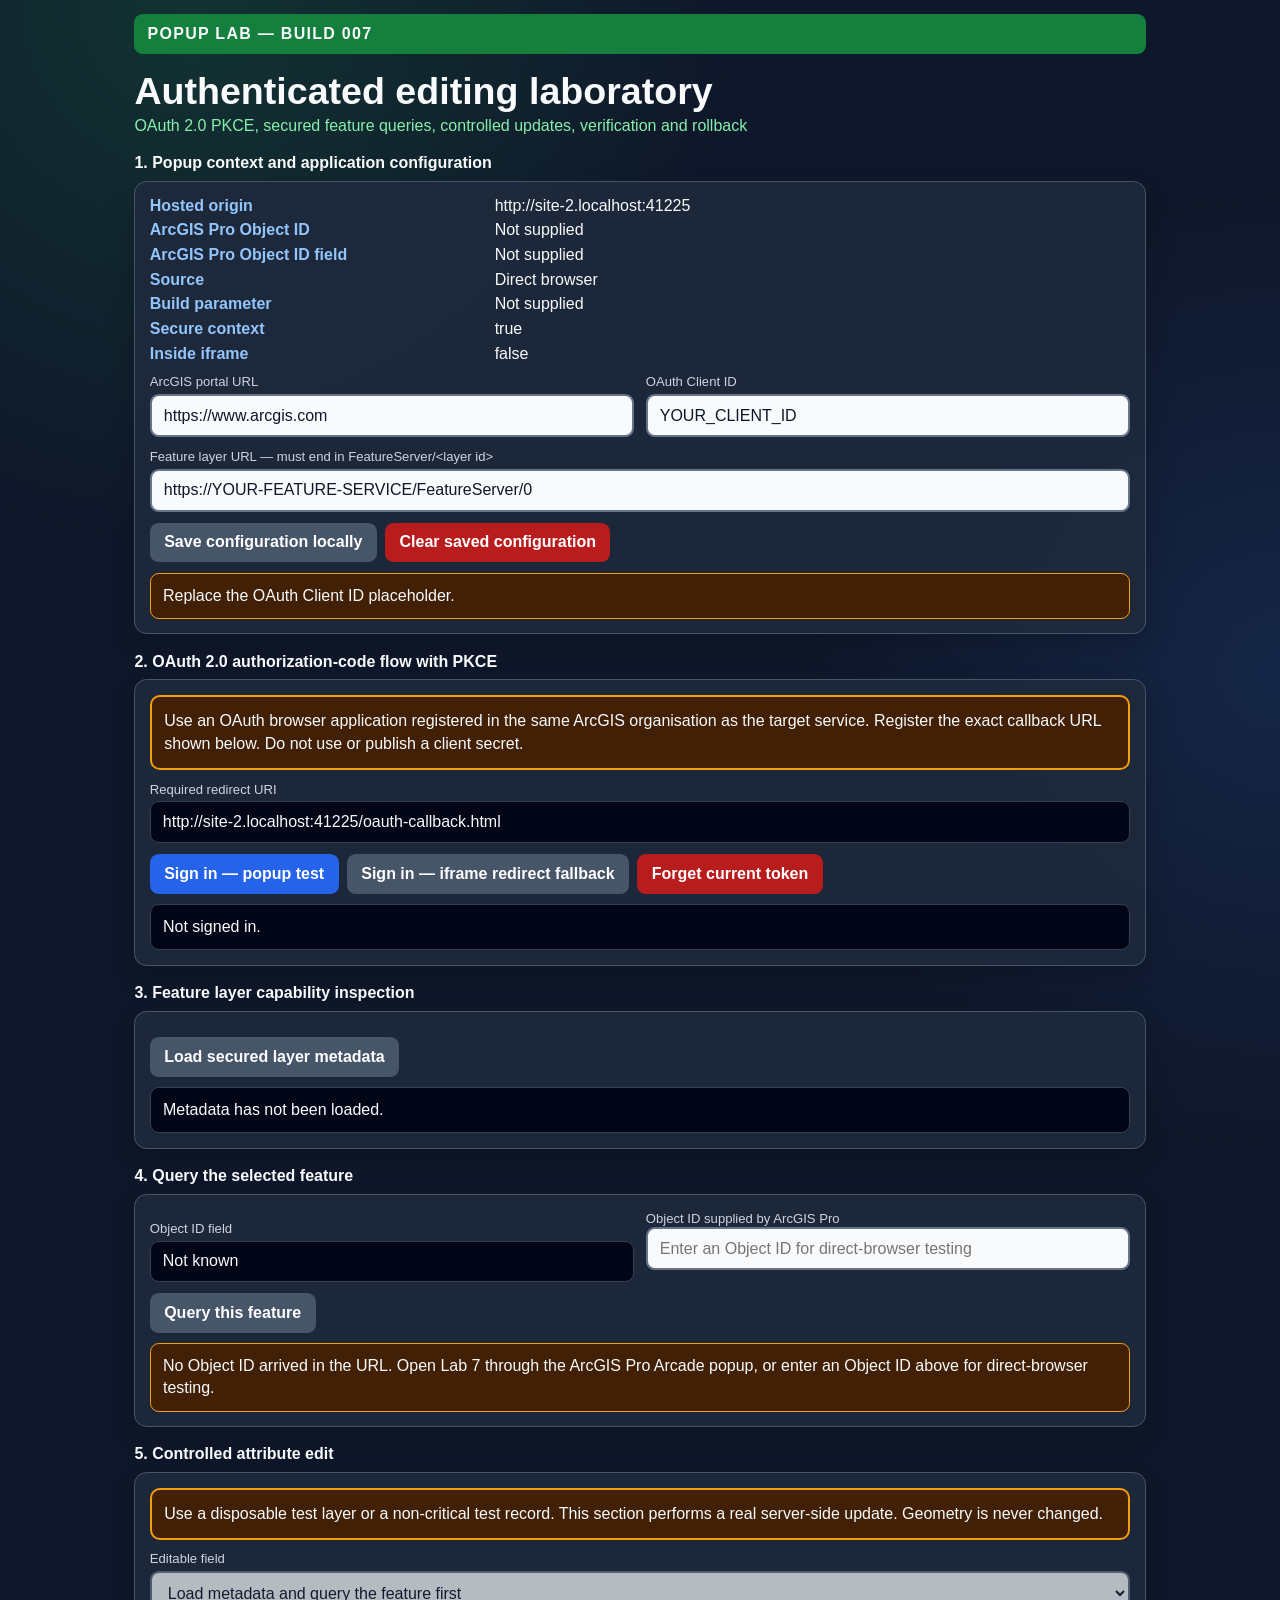
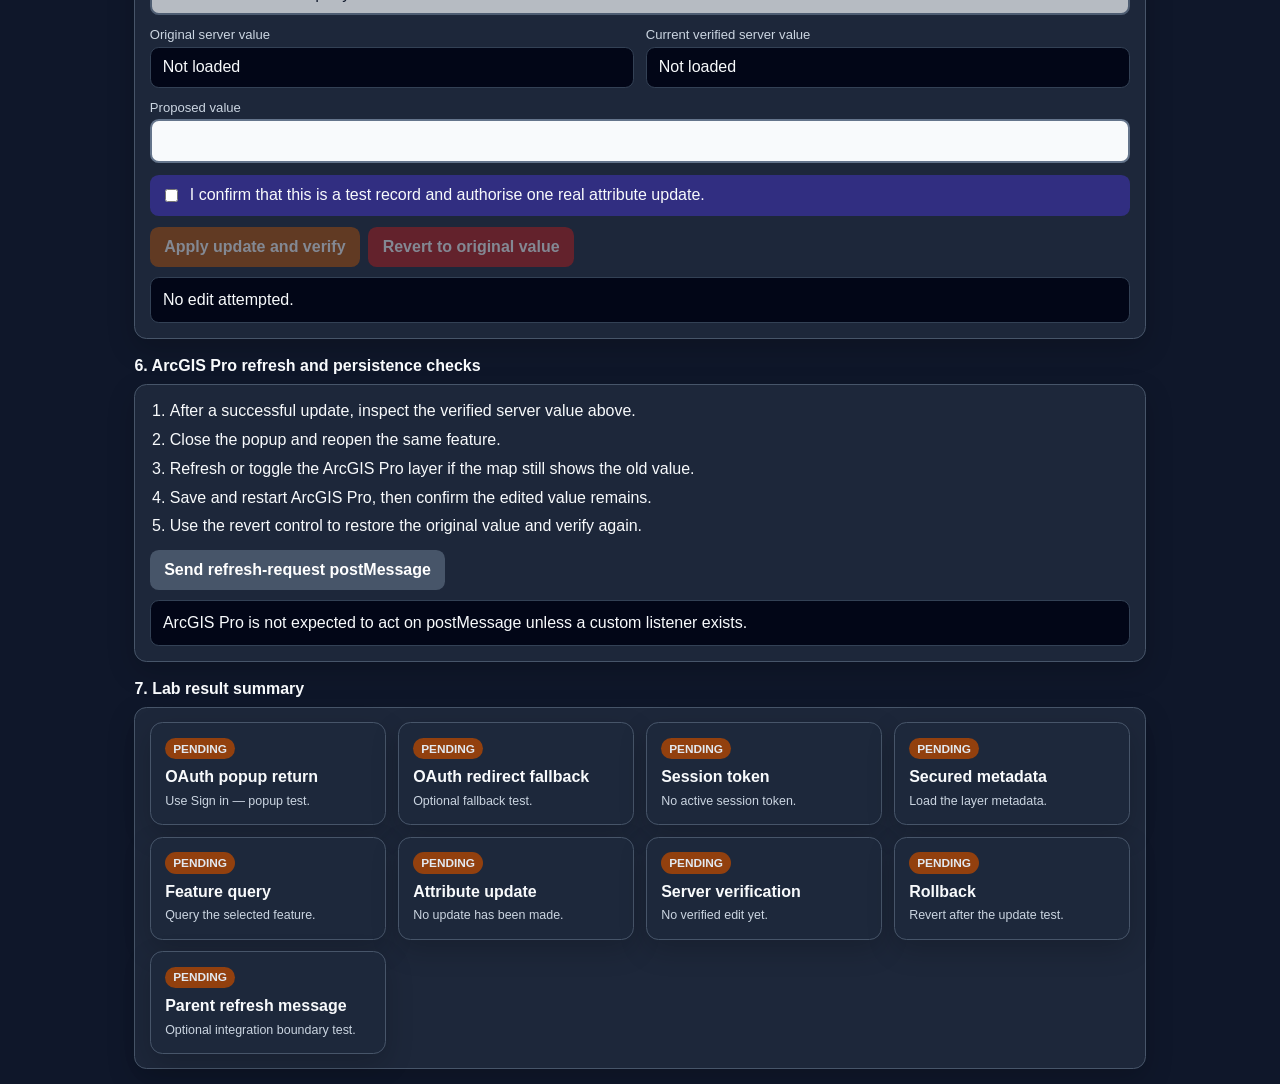
==== commit 6c89f17e: "Add files via upload" ====
--- a/index.html
+++ b/index.html
@@ -78,8 +78,8 @@
             <div class="field-value" id="oidField">Not known</div>
           </div>
           <div>
-            <div class="label">Object ID supplied by ArcGIS Pro</div>
-            <div class="field-value" id="oidValue">Not supplied</div>
+            <label class="label" for="oidValue">Object ID supplied by ArcGIS Pro</label>
+            <input id="oidValue" type="number" step="1" placeholder="Enter an Object ID for direct-browser testing">
           </div>
         </div>
         <div class="actions">
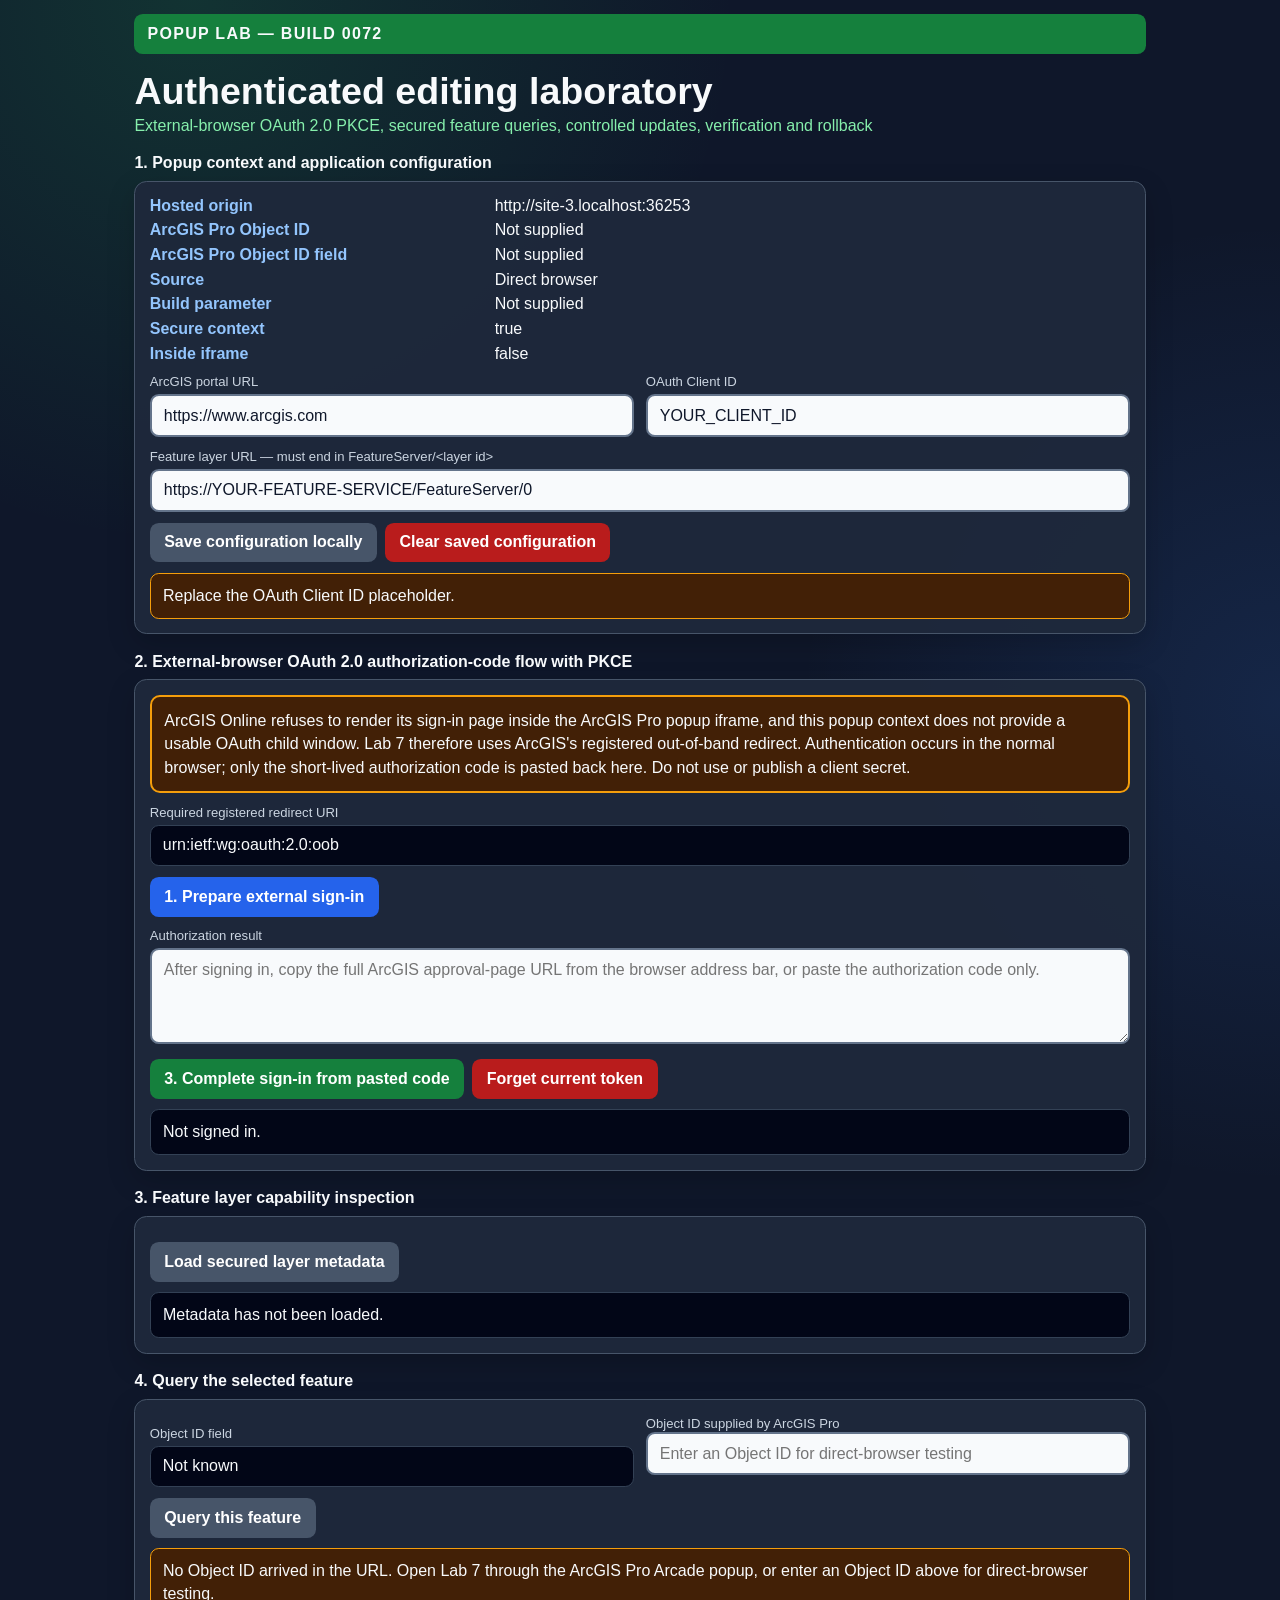
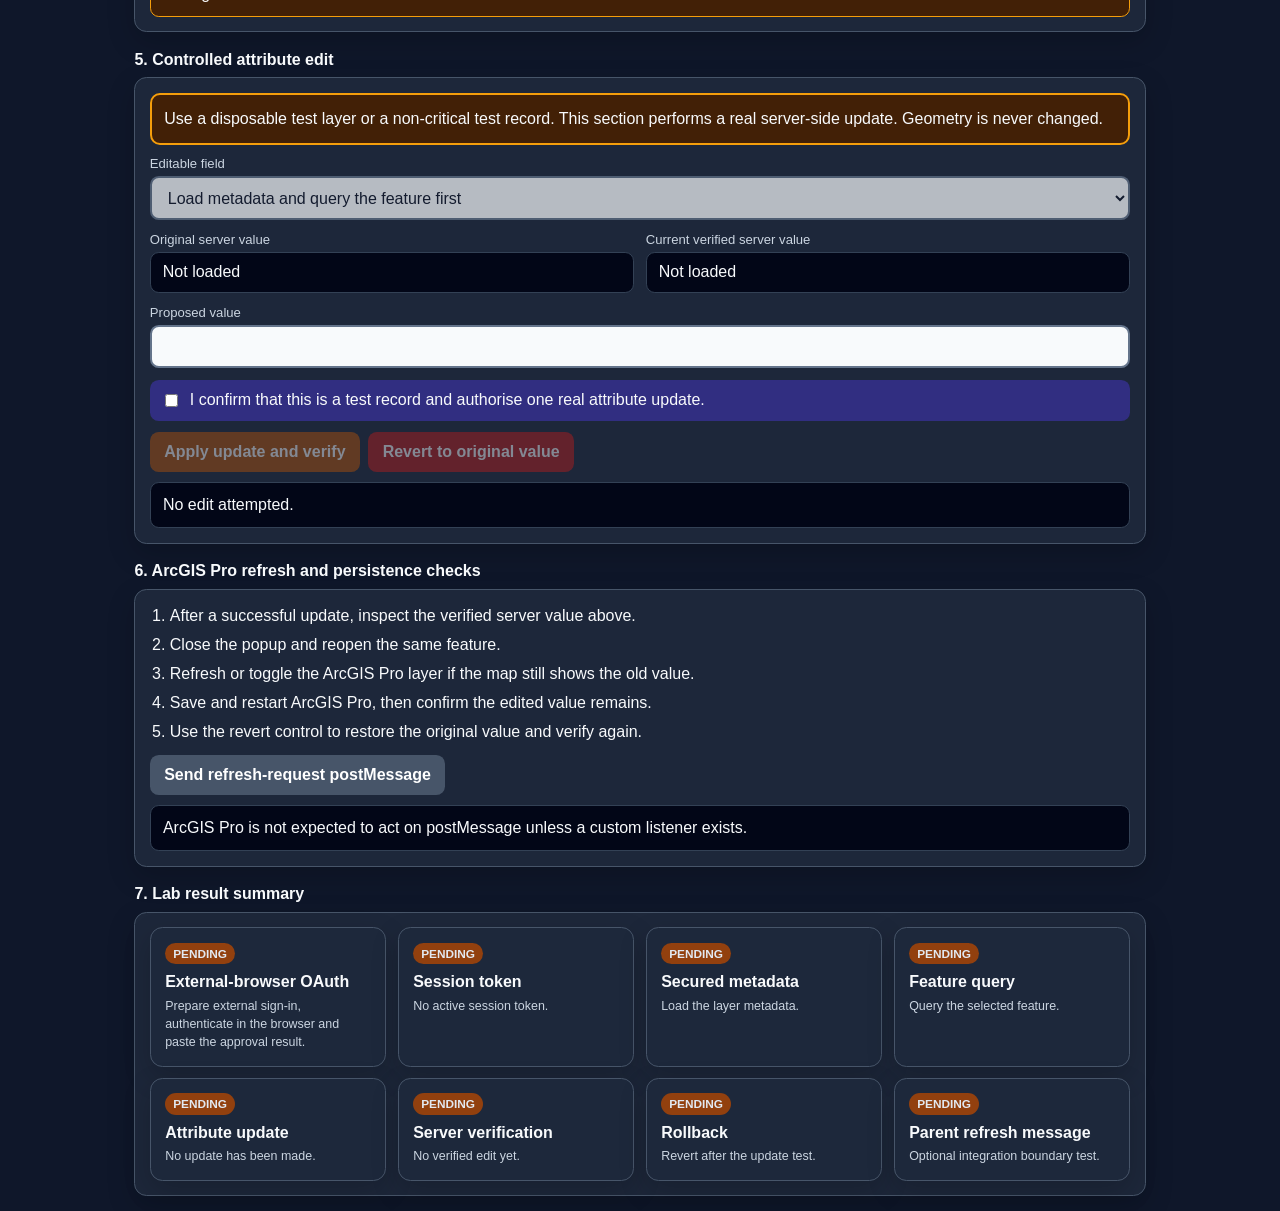
==== commit 383d1cdf: "Add files via upload" ====
--- a/index.html
+++ b/index.html
@@ -9,9 +9,9 @@
 </head>
 <body>
   <main class="app">
-    <div class="build">POPUP LAB — BUILD 007</div>
+    <div class="build">POPUP LAB — BUILD 0072</div>
     <h1>Authenticated editing laboratory</h1>
-    <p class="subtitle">OAuth 2.0 PKCE, secured feature queries, controlled updates, verification and rollback</p>
+    <p class="subtitle">External-browser OAuth 2.0 PKCE, secured feature queries, controlled updates, verification and rollback</p>
 
     <section class="section">
       <h2>1. Popup context and application configuration</h2>
@@ -38,16 +38,21 @@
     </section>
 
     <section class="section">
-      <h2>2. OAuth 2.0 authorization-code flow with PKCE</h2>
+      <h2>2. External-browser OAuth 2.0 authorization-code flow with PKCE</h2>
       <div class="panel">
         <div class="warning">
-          Use an OAuth browser application registered in the same ArcGIS organisation as the target service. Register the exact callback URL shown below. Do not use or publish a client secret.
+          ArcGIS Online refuses to render its sign-in page inside the ArcGIS Pro popup iframe, and this popup context does not provide a usable OAuth child window. Lab 7 therefore uses ArcGIS's registered out-of-band redirect. Authentication occurs in the normal browser; only the short-lived authorization code is pasted back here. Do not use or publish a client secret.
         </div>
-        <div class="label">Required redirect URI</div>
+        <div class="label">Required registered redirect URI</div>
         <div class="field-value" id="redirectUri"></div>
         <div class="actions">
-          <button id="signInPopup">Sign in — popup test</button>
-          <button id="signInRedirect" class="secondary">Sign in — iframe redirect fallback</button>
+          <button id="prepareExternal">1. Prepare external sign-in</button>
+          <a id="externalAuthLink" class="button-link hidden" href="#" target="_blank" rel="noopener noreferrer">2. Open ArcGIS sign-in in browser</a>
+        </div>
+        <div class="label">Authorization result</div>
+        <textarea id="authCodeInput" rows="3" spellcheck="false" placeholder="After signing in, copy the full ArcGIS approval-page URL from the browser address bar, or paste the authorization code only."></textarea>
+        <div class="actions">
+          <button id="completeExternal" class="good">3. Complete sign-in from pasted code</button>
           <button id="signOut" class="danger">Forget current token</button>
         </div>
         <div class="status" id="authStatus">Not signed in.</div>
--- a/styles.css
+++ b/styles.css
@@ -34,6 +34,19 @@
 button.good { background: #15803d; }
 button.warn { background: #b45309; }
 button.danger { background: #b91c1c; }
+
+.button-link {
+  display: inline-flex;
+  align-items: center;
+  justify-content: center;
+  padding: .68rem .9rem;
+  border-radius: .55rem;
+  background: #15803d;
+  color: #fff;
+  text-decoration: none;
+  font-weight: 700;
+}
+.button-link:hover { filter: brightness(1.13); }
 
 input, textarea, select {
   width: 100%;
@@ -180,5 +193,5 @@
   .kv { grid-template-columns: 1fr; }
   .kv dd { padding-bottom: .35rem; }
   .actions { display: grid; grid-template-columns: 1fr; }
-  button { width: 100%; }
+  button, .button-link { width: 100%; }
 }
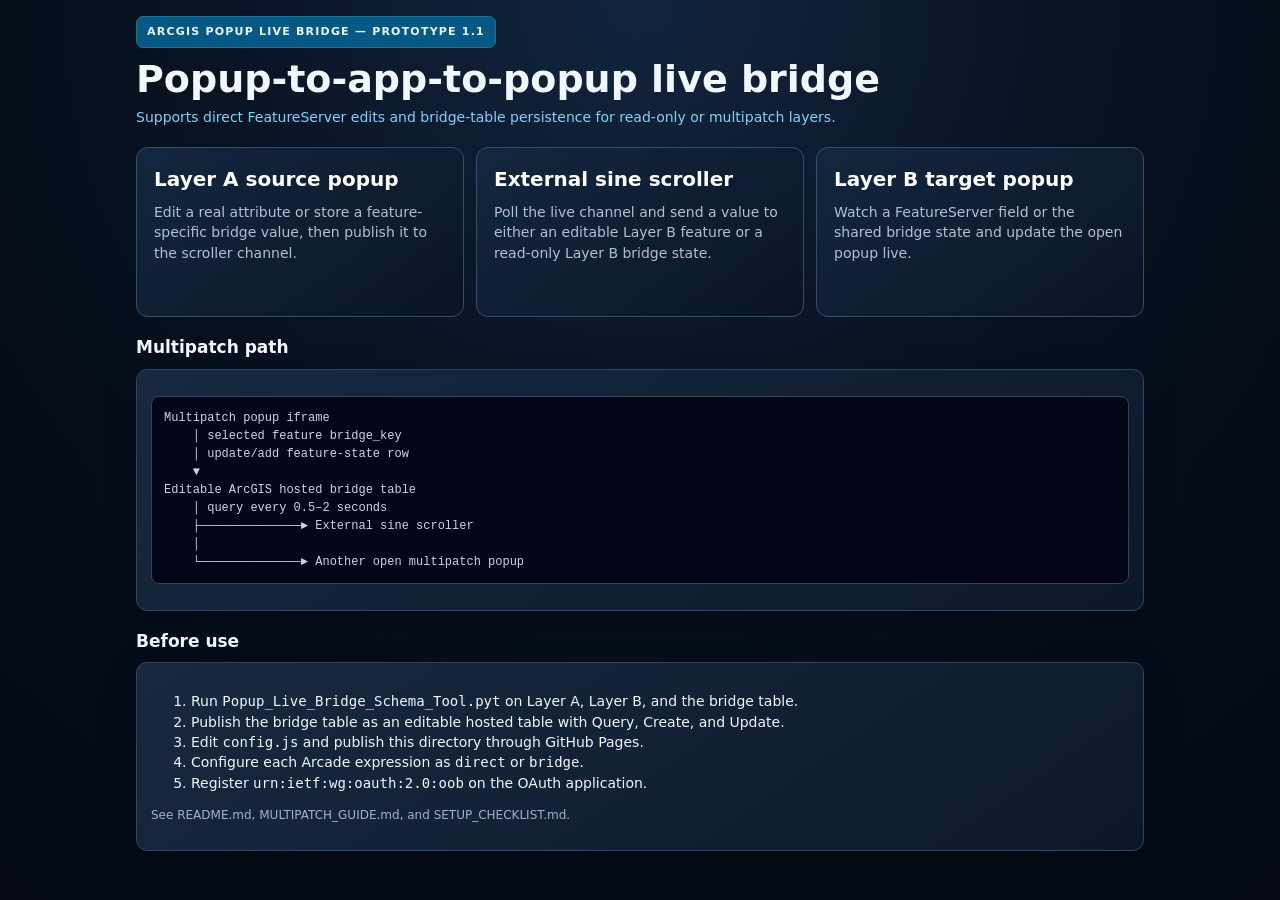
==== commit f9765b83: "Add files via upload" ====
--- a/index.html
+++ b/index.html
@@ -1,167 +1,35 @@
 <!doctype html>
 <html lang="en">
 <head>
-  <meta charset="utf-8">
-  <meta name="viewport" content="width=device-width, initial-scale=1">
-  <meta name="color-scheme" content="dark light">
-  <title>ArcGIS Pro Popup Lab 7</title>
-  <link rel="stylesheet" href="styles.css">
+  <meta charset="utf-8"><meta name="viewport" content="width=device-width, initial-scale=1"><meta name="color-scheme" content="dark">
+  <title>ArcGIS Popup Live Bridge Prototype</title><link rel="stylesheet" href="styles.css?v=1.1.0">
 </head>
 <body>
-  <main class="app">
-    <div class="build">POPUP LAB — BUILD 0072</div>
-    <h1>Authenticated editing laboratory</h1>
-    <p class="subtitle">External-browser OAuth 2.0 PKCE, secured feature queries, controlled updates, verification and rollback</p>
-
-    <section class="section">
-      <h2>1. Popup context and application configuration</h2>
-      <div class="panel">
-        <dl class="kv" id="environment"></dl>
-        <div class="grid">
-          <div>
-            <div class="label">ArcGIS portal URL</div>
-            <input id="portalUrl" type="url" autocomplete="off" spellcheck="false">
-          </div>
-          <div>
-            <div class="label">OAuth Client ID</div>
-            <input id="clientId" type="text" autocomplete="off" spellcheck="false">
-          </div>
-        </div>
-        <div class="label">Feature layer URL — must end in FeatureServer/&lt;layer id&gt;</div>
-        <input id="serviceUrl" type="url" autocomplete="off" spellcheck="false">
-        <div class="actions">
-          <button id="saveConfig" class="secondary">Save configuration locally</button>
-          <button id="clearConfig" class="danger">Clear saved configuration</button>
-        </div>
-        <div class="status" id="configStatus">Configuration has not been checked.</div>
-      </div>
-    </section>
-
-    <section class="section">
-      <h2>2. External-browser OAuth 2.0 authorization-code flow with PKCE</h2>
-      <div class="panel">
-        <div class="warning">
-          ArcGIS Online refuses to render its sign-in page inside the ArcGIS Pro popup iframe, and this popup context does not provide a usable OAuth child window. Lab 7 therefore uses ArcGIS's registered out-of-band redirect. Authentication occurs in the normal browser; only the short-lived authorization code is pasted back here. Do not use or publish a client secret.
-        </div>
-        <div class="label">Required registered redirect URI</div>
-        <div class="field-value" id="redirectUri"></div>
-        <div class="actions">
-          <button id="prepareExternal">1. Prepare external sign-in</button>
-          <a id="externalAuthLink" class="button-link hidden" href="#" target="_blank" rel="noopener noreferrer">2. Open ArcGIS sign-in in browser</a>
-        </div>
-        <div class="label">Authorization result</div>
-        <textarea id="authCodeInput" rows="3" spellcheck="false" placeholder="After signing in, copy the full ArcGIS approval-page URL from the browser address bar, or paste the authorization code only."></textarea>
-        <div class="actions">
-          <button id="completeExternal" class="good">3. Complete sign-in from pasted code</button>
-          <button id="signOut" class="danger">Forget current token</button>
-        </div>
-        <div class="status" id="authStatus">Not signed in.</div>
-        <div id="identityPanel" class="hidden">
-          <div class="label">Authenticated identity</div>
-          <dl class="kv" id="identityDetails"></dl>
-        </div>
-      </div>
-    </section>
-
-    <section class="section">
-      <h2>3. Feature layer capability inspection</h2>
-      <div class="panel">
-        <div class="actions">
-          <button id="loadMetadata" class="secondary">Load secured layer metadata</button>
-        </div>
-        <div class="status" id="metadataStatus">Metadata has not been loaded.</div>
-        <dl class="kv hidden" id="metadataDetails"></dl>
-      </div>
-    </section>
-
-    <section class="section">
-      <h2>4. Query the selected feature</h2>
-      <div class="panel">
-        <div class="grid">
-          <div>
-            <div class="label">Object ID field</div>
-            <div class="field-value" id="oidField">Not known</div>
-          </div>
-          <div>
-            <label class="label" for="oidValue">Object ID supplied by ArcGIS Pro</label>
-            <input id="oidValue" type="number" step="1" placeholder="Enter an Object ID for direct-browser testing">
-          </div>
-        </div>
-        <div class="actions">
-          <button id="queryFeature" class="secondary">Query this feature</button>
-        </div>
-        <div class="status" id="queryStatus">Feature has not been queried.</div>
-        <pre class="result-json hidden" id="featureJson"></pre>
-      </div>
-    </section>
-
-    <section class="section">
-      <h2>5. Controlled attribute edit</h2>
-      <div class="panel">
-        <div class="warning">
-          Use a disposable test layer or a non-critical test record. This section performs a real server-side update. Geometry is never changed.
-        </div>
-        <div class="label">Editable field</div>
-        <select id="editField" disabled>
-          <option value="">Load metadata and query the feature first</option>
-        </select>
-
-        <div class="grid">
-          <div>
-            <div class="label">Original server value</div>
-            <div class="field-value" id="originalValue">Not loaded</div>
-          </div>
-          <div>
-            <div class="label">Current verified server value</div>
-            <div class="field-value" id="verifiedValue">Not loaded</div>
-          </div>
-        </div>
-
-        <div id="valueEditorHost">
-          <div class="label">Proposed value</div>
-          <input id="editValue" type="text" disabled>
-        </div>
-
-        <div class="confirm-row">
-          <input id="confirmEdit" type="checkbox">
-          <label for="confirmEdit">I confirm that this is a test record and authorise one real attribute update.</label>
-        </div>
-
-        <div class="actions">
-          <button id="applyUpdate" class="warn" disabled>Apply update and verify</button>
-          <button id="revertUpdate" class="danger" disabled>Revert to original value</button>
-        </div>
-        <div class="status" id="editStatus">No edit attempted.</div>
-        <pre class="result-json hidden" id="editJson"></pre>
-      </div>
-    </section>
-
-    <section class="section">
-      <h2>6. ArcGIS Pro refresh and persistence checks</h2>
-      <div class="panel">
-        <ol class="step-list">
-          <li>After a successful update, inspect the verified server value above.</li>
-          <li>Close the popup and reopen the same feature.</li>
-          <li>Refresh or toggle the ArcGIS Pro layer if the map still shows the old value.</li>
-          <li>Save and restart ArcGIS Pro, then confirm the edited value remains.</li>
-          <li>Use the revert control to restore the original value and verify again.</li>
-        </ol>
-        <div class="actions">
-          <button id="notifyParent" class="secondary">Send refresh-request postMessage</button>
-        </div>
-        <div class="status" id="refreshStatus">ArcGIS Pro is not expected to act on postMessage unless a custom listener exists.</div>
-      </div>
-    </section>
-
-    <section class="section">
-      <h2>7. Lab result summary</h2>
-      <div class="panel">
-        <div class="grid" id="resultSummary"></div>
-      </div>
-    </section>
+  <main class="app-shell">
+    <div class="build">ARCGIS POPUP LIVE BRIDGE — PROTOTYPE 1.1</div>
+    <h1>Popup-to-app-to-popup live bridge</h1>
+    <p class="subtitle">Supports direct FeatureServer edits and bridge-table persistence for read-only or multipatch layers.</p>
+    <div class="landing-grid">
+      <a class="landing-card" href="source-popup.html"><strong>Layer A source popup</strong><span>Edit a real attribute or store a feature-specific bridge value, then publish it to the scroller channel.</span></a>
+      <a class="landing-card" href="scroller.html"><strong>External sine scroller</strong><span>Poll the live channel and send a value to either an editable Layer B feature or a read-only Layer B bridge state.</span></a>
+      <a class="landing-card" href="target-popup.html"><strong>Layer B target popup</strong><span>Watch a FeatureServer field or the shared bridge state and update the open popup live.</span></a>
+    </div>
+    <section class="section"><h2>Multipatch path</h2><div class="panel"><pre class="code-block">Multipatch popup iframe
+    │ selected feature bridge_key
+    │ update/add feature-state row
+    ▼
+Editable ArcGIS hosted bridge table
+    │ query every 0.5–2 seconds
+    ├──────────────► External sine scroller
+    │
+    └──────────────► Another open multipatch popup</pre></div></section>
+    <section class="section"><h2>Before use</h2><div class="panel"><ol>
+      <li>Run <code>Popup_Live_Bridge_Schema_Tool.pyt</code> on Layer A, Layer B, and the bridge table.</li>
+      <li>Publish the bridge table as an editable hosted table with Query, Create, and Update.</li>
+      <li>Edit <code>config.js</code> and publish this directory through GitHub Pages.</li>
+      <li>Configure each Arcade expression as <code>direct</code> or <code>bridge</code>.</li>
+      <li>Register <code>urn:ietf:wg:oauth:2.0:oob</code> on the OAuth application.</li>
+    </ol><p class="small-note">See README.md, MULTIPATCH_GUIDE.md, and SETUP_CHECKLIST.md.</p></div></section>
   </main>
-
-  <script src="config.js"></script>
-  <script src="app.js"></script>
 </body>
 </html>
--- a/styles.css
+++ b/styles.css
@@ -1,197 +1,201 @@
 :root {
-  font-family: Arial, Helvetica, sans-serif;
-  color: #f8fafc;
-  background: #0f172a;
-  font-synthesis: none;
+  color-scheme: dark;
+  --bg: #07111f;
+  --panel: #101d30;
+  --panel-2: #17263c;
+  --line: #30455f;
+  --text: #eff7ff;
+  --muted: #9fb3c8;
+  --blue: #38bdf8;
+  --green: #22c55e;
+  --amber: #f59e0b;
+  --red: #ef4444;
+  --violet: #a78bfa;
 }
 
 * { box-sizing: border-box; }
-
+html, body { min-height: 100%; }
 body {
   margin: 0;
-  min-width: 300px;
-  background:
-    radial-gradient(circle at 15% 0%, rgba(34, 197, 94, .16), transparent 34rem),
-    radial-gradient(circle at 100% 25%, rgba(59, 130, 246, .14), transparent 30rem),
-    #0f172a;
+  background: radial-gradient(circle at top, #12253f 0, var(--bg) 45%, #030814 100%);
+  color: var(--text);
+  font: 14px/1.45 Inter, ui-sans-serif, system-ui, -apple-system, BlinkMacSystemFont, "Segoe UI", sans-serif;
 }
 
 button, input, textarea, select { font: inherit; }
-
-button {
-  padding: .68rem .9rem;
-  border: 0;
-  border-radius: .55rem;
-  background: #2563eb;
-  color: #fff;
-  font-weight: 700;
-  cursor: pointer;
-}
-
-button:hover:not(:disabled) { filter: brightness(1.13); }
-button:disabled { opacity: .45; cursor: not-allowed; }
-button.secondary { background: #475569; }
-button.good { background: #15803d; }
-button.warn { background: #b45309; }
-button.danger { background: #b91c1c; }
-
-.button-link {
+a { color: #7dd3fc; }
+.hidden { display: none !important; }
+
+.app-shell {
+  width: min(1040px, 100%);
+  margin: 0 auto;
+  padding: 16px;
+}
+
+.build {
+  display: inline-block;
+  padding: 7px 10px;
+  margin-bottom: 12px;
+  border: 1px solid #256f8e;
+  border-radius: 7px;
+  background: #075985;
+  font-size: 11px;
+  font-weight: 800;
+  letter-spacing: .11em;
+}
+
+h1 { margin: 0; font-size: clamp(24px, 4vw, 38px); line-height: 1.05; }
+h2 { margin: 0 0 9px; font-size: 17px; }
+h3 { margin: 0 0 8px; font-size: 15px; }
+.subtitle { margin: 7px 0 20px; color: #7dd3fc; }
+.small-note { color: var(--muted); font-size: 12px; }
+
+.section { margin-top: 18px; }
+.panel {
+  padding: 14px;
+  border: 1px solid var(--line);
+  border-radius: 11px;
+  background: linear-gradient(145deg, rgba(24, 42, 66, .96), rgba(12, 25, 43, .96));
+  box-shadow: 0 12px 35px rgba(0, 0, 0, .22);
+}
+
+.field-grid { display: grid; gap: 10px; }
+.field-grid.two { grid-template-columns: repeat(2, minmax(0, 1fr)); }
+.field-grid.three { grid-template-columns: repeat(3, minmax(0, 1fr)); }
+@media (max-width: 720px) {
+  .field-grid.two, .field-grid.three { grid-template-columns: 1fr; }
+}
+
+label, .label { display: block; color: #c8d7e8; font-size: 12px; font-weight: 700; }
+input, textarea, select {
+  display: block;
+  width: 100%;
+  margin-top: 5px;
+  padding: 9px 10px;
+  border: 1px solid #46617d;
+  border-radius: 7px;
+  background: #071525;
+  color: white;
+  outline: none;
+}
+input:focus, textarea:focus, select:focus {
+  border-color: var(--blue);
+  box-shadow: 0 0 0 3px rgba(56, 189, 248, .16);
+}
+textarea { resize: vertical; }
+
+.actions { display: flex; flex-wrap: wrap; gap: 8px; margin-top: 11px; }
+button, .button-link {
   display: inline-flex;
   align-items: center;
   justify-content: center;
-  padding: .68rem .9rem;
-  border-radius: .55rem;
-  background: #15803d;
-  color: #fff;
+  min-height: 37px;
+  padding: 8px 12px;
+  border: 0;
+  border-radius: 7px;
+  background: #2563eb;
+  color: white;
+  font-weight: 800;
   text-decoration: none;
-  font-weight: 700;
-}
-.button-link:hover { filter: brightness(1.13); }
-
-input, textarea, select {
-  width: 100%;
-  padding: .66rem .75rem;
-  border: 2px solid #64748b;
-  border-radius: .55rem;
-  background: #f8fafc;
-  color: #0f172a;
-}
-
-input[type="checkbox"] { width: auto; }
-textarea { min-height: 6rem; resize: vertical; }
-code, pre { font-family: Consolas, "Courier New", monospace; }
-
-.app {
-  width: min(100%, 1040px);
-  margin: 0 auto;
-  padding: .9rem;
-}
-
-.build {
-  padding: .68rem .82rem;
-  border-radius: .55rem;
-  background: #15803d;
-  font-weight: 800;
-  letter-spacing: .08em;
-}
-
-h1 { margin: 1rem 0 .25rem; font-size: clamp(1.65rem, 5vw, 2.35rem); }
-.subtitle { margin: 0 0 1.2rem; color: #86efac; }
-
-.section { margin-top: 1.15rem; }
-.section > h2 { margin: 0 0 .55rem; font-size: 1rem; }
-
-.panel {
-  padding: .9rem;
-  border: 1px solid #475569;
-  border-radius: .78rem;
-  background: rgba(30, 41, 59, .95);
-  box-shadow: 0 10px 28px rgba(0, 0, 0, .18);
-}
-
-.grid {
-  display: grid;
-  grid-template-columns: repeat(auto-fit, minmax(235px, 1fr));
-  gap: .72rem;
-}
+  cursor: pointer;
+}
+button:hover, .button-link:hover { filter: brightness(1.12); }
+button:disabled { cursor: not-allowed; opacity: .4; filter: none; }
+button.secondary, .button-link.secondary { background: #475569; }
+button.good, .button-link.good { background: #15803d; }
+button.warn, .button-link.warn { background: #b45309; }
+button.danger, .button-link.danger { background: #b91c1c; }
 
 .status {
-  min-height: 2.7rem;
-  padding: .68rem .76rem;
-  margin-top: .65rem;
-  border-radius: .55rem;
-  background: #020617;
-  border: 1px solid #334155;
+  margin-top: 10px;
+  padding: 9px 10px;
+  border: 1px solid #3a506b;
+  border-radius: 7px;
+  background: #17263a;
+  color: #d5e3f1;
   white-space: pre-wrap;
-  overflow-wrap: anywhere;
-  line-height: 1.4;
-}
-
-.status.good { border-color: #22c55e; background: #052e1b; }
-.status.warn { border-color: #f59e0b; background: #422006; }
-.status.bad { border-color: #ef4444; background: #450a0a; }
-.status.info { border-color: #38bdf8; background: #082f49; }
-
-.label { margin: .72rem 0 .3rem; font-size: .82rem; color: #cbd5e1; }
-.actions { display: flex; flex-wrap: wrap; gap: .52rem; margin-top: .68rem; }
+}
+.status.info { border-color: #2563eb; background: #172554; }
+.status.good { border-color: #16a34a; background: #052e16; }
+.status.warn { border-color: #d97706; background: #451a03; }
+.status.bad { border-color: #dc2626; background: #450a0a; }
 
 .kv {
   display: grid;
-  grid-template-columns: minmax(9rem, 34%) 1fr;
-  gap: .42rem .72rem;
+  grid-template-columns: minmax(130px, .7fr) minmax(0, 1.3fr);
   margin: 0;
-}
-.kv dt { color: #93c5fd; font-weight: 700; }
-.kv dd { margin: 0; overflow-wrap: anywhere; }
-
-.field-value {
-  min-height: 2.6rem;
-  padding: .66rem .75rem;
-  border-radius: .55rem;
+  border: 1px solid #344b65;
+  border-radius: 8px;
+  overflow: hidden;
+}
+.kv dt, .kv dd { margin: 0; padding: 8px 9px; border-bottom: 1px solid #344b65; }
+.kv dt { background: #17263a; color: #a9bdd0; font-weight: 700; }
+.kv dd { overflow-wrap: anywhere; background: #0a192b; }
+.kv dt:last-of-type, .kv dd:last-of-type { border-bottom: 0; }
+
+.auth-panel {
+  border: 1px solid #31506e;
+  border-radius: 9px;
+  background: #0b192a;
+  overflow: hidden;
+}
+.auth-panel summary {
+  padding: 10px 12px;
+  background: #152944;
+  cursor: pointer;
+  font-weight: 800;
+}
+.auth-summary-state { color: #7dd3fc; }
+.auth-body { padding: 12px; }
+
+.preview-card {
+  padding: 16px;
+  border: 1px solid #31506e;
+  border-radius: 11px;
+  background: #071525;
+}
+.preview-value {
+  margin-top: 7px;
+  padding: 15px;
+  border: 1px solid #325a75;
+  border-radius: 9px;
+  background: linear-gradient(135deg, #0c4a6e, #312e81);
+  font-size: clamp(20px, 5vw, 34px);
+  font-weight: 900;
+  overflow-wrap: anywhere;
+}
+
+.checkbox-row { display: flex; gap: 8px; align-items: flex-start; margin-top: 10px; }
+.checkbox-row input { width: auto; margin: 2px 0 0; }
+.checkbox-row label { font-weight: 500; }
+
+.code-block {
+  padding: 12px;
+  overflow: auto;
+  border: 1px solid #334155;
+  border-radius: 8px;
   background: #020617;
-  border: 1px solid #334155;
-  overflow-wrap: anywhere;
-}
-
-.warning {
-  padding: .78rem;
-  border: 2px solid #f59e0b;
-  border-radius: .62rem;
-  background: #422006;
-  line-height: 1.45;
-}
-
-.confirm-row {
-  display: flex;
-  align-items: flex-start;
-  gap: .55rem;
-  margin-top: .75rem;
-  padding: .7rem;
-  border-radius: .55rem;
-  background: #312e81;
-}
-.confirm-row input { margin-top: .2rem; }
-
-.badge {
-  display: inline-block;
-  padding: .24rem .5rem;
-  border-radius: 999px;
-  background: #334155;
-  color: #e2e8f0;
-  font-size: .74rem;
-  font-weight: 700;
-}
-.badge.good { background: #166534; }
-.badge.warn { background: #92400e; }
-.badge.bad { background: #991b1b; }
-
-.result-json {
-  max-height: 20rem;
-  overflow: auto;
-  margin: .7rem 0 0;
-  padding: .72rem;
-  border-radius: .55rem;
-  background: #020617;
-  border: 1px solid #334155;
-  white-space: pre-wrap;
-  overflow-wrap: anywhere;
-  font-size: .78rem;
-}
-
-.step-list {
-  margin: 0;
-  padding-left: 1.25rem;
-  line-height: 1.55;
-}
-.step-list li + li { margin-top: .25rem; }
-
-.small { font-size: .78rem; color: #cbd5e1; line-height: 1.45; }
-.hidden { display: none !important; }
-
-@media (max-width: 560px) {
-  .app { padding: .55rem; }
-  .kv { grid-template-columns: 1fr; }
-  .kv dd { padding-bottom: .35rem; }
-  .actions { display: grid; grid-template-columns: 1fr; }
-  button, .button-link { width: 100%; }
-}
+  color: #cbd5e1;
+  font: 12px/1.5 Consolas, "Courier New", monospace;
+}
+
+.landing-grid {
+  display: grid;
+  grid-template-columns: repeat(auto-fit, minmax(240px, 1fr));
+  gap: 12px;
+  margin-top: 18px;
+}
+.landing-card {
+  display: block;
+  min-height: 170px;
+  padding: 17px;
+  border: 1px solid #31506e;
+  border-radius: 12px;
+  background: linear-gradient(145deg, #132740, #091525);
+  color: white;
+  text-decoration: none;
+  transition: transform .2s ease, border-color .2s ease;
+}
+.landing-card:hover { transform: translateY(-3px); border-color: #38bdf8; }
+.landing-card strong { display: block; margin-bottom: 8px; font-size: 20px; }
+.landing-card span { color: #aec1d4; }
